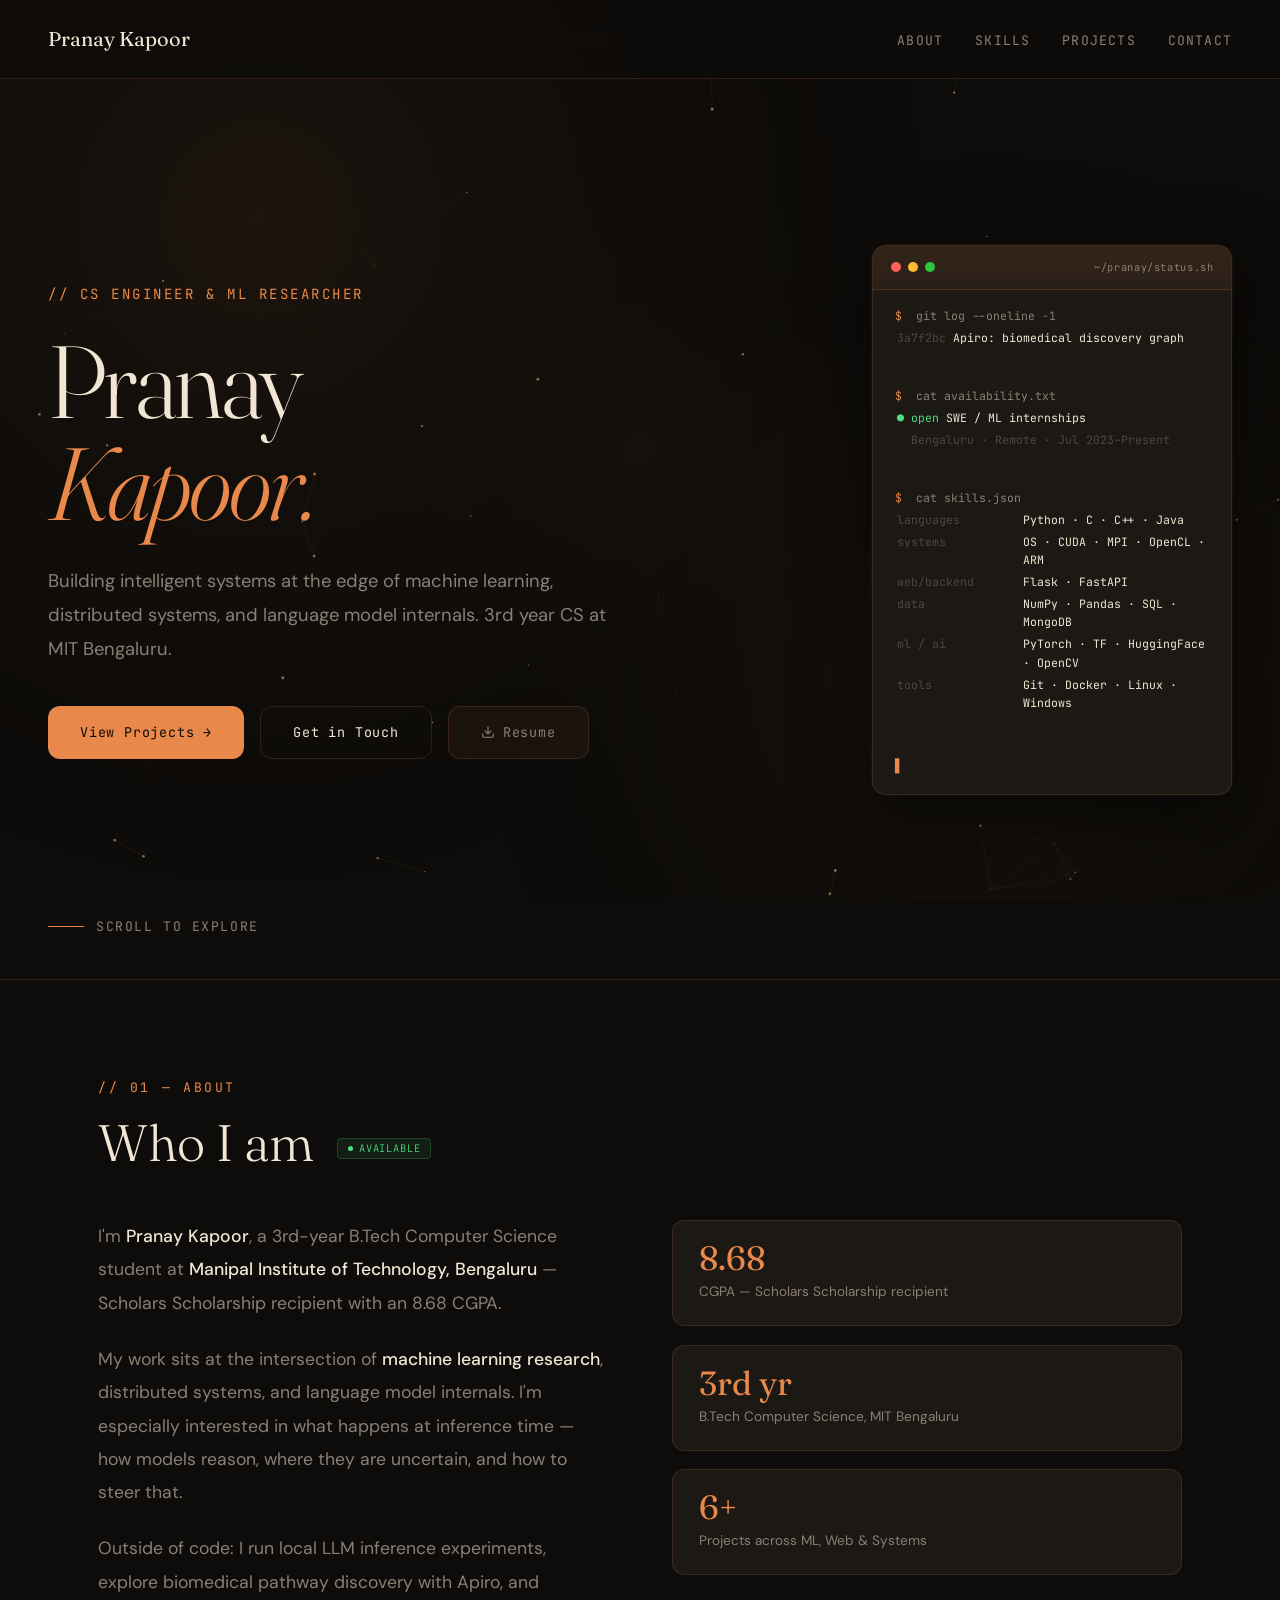
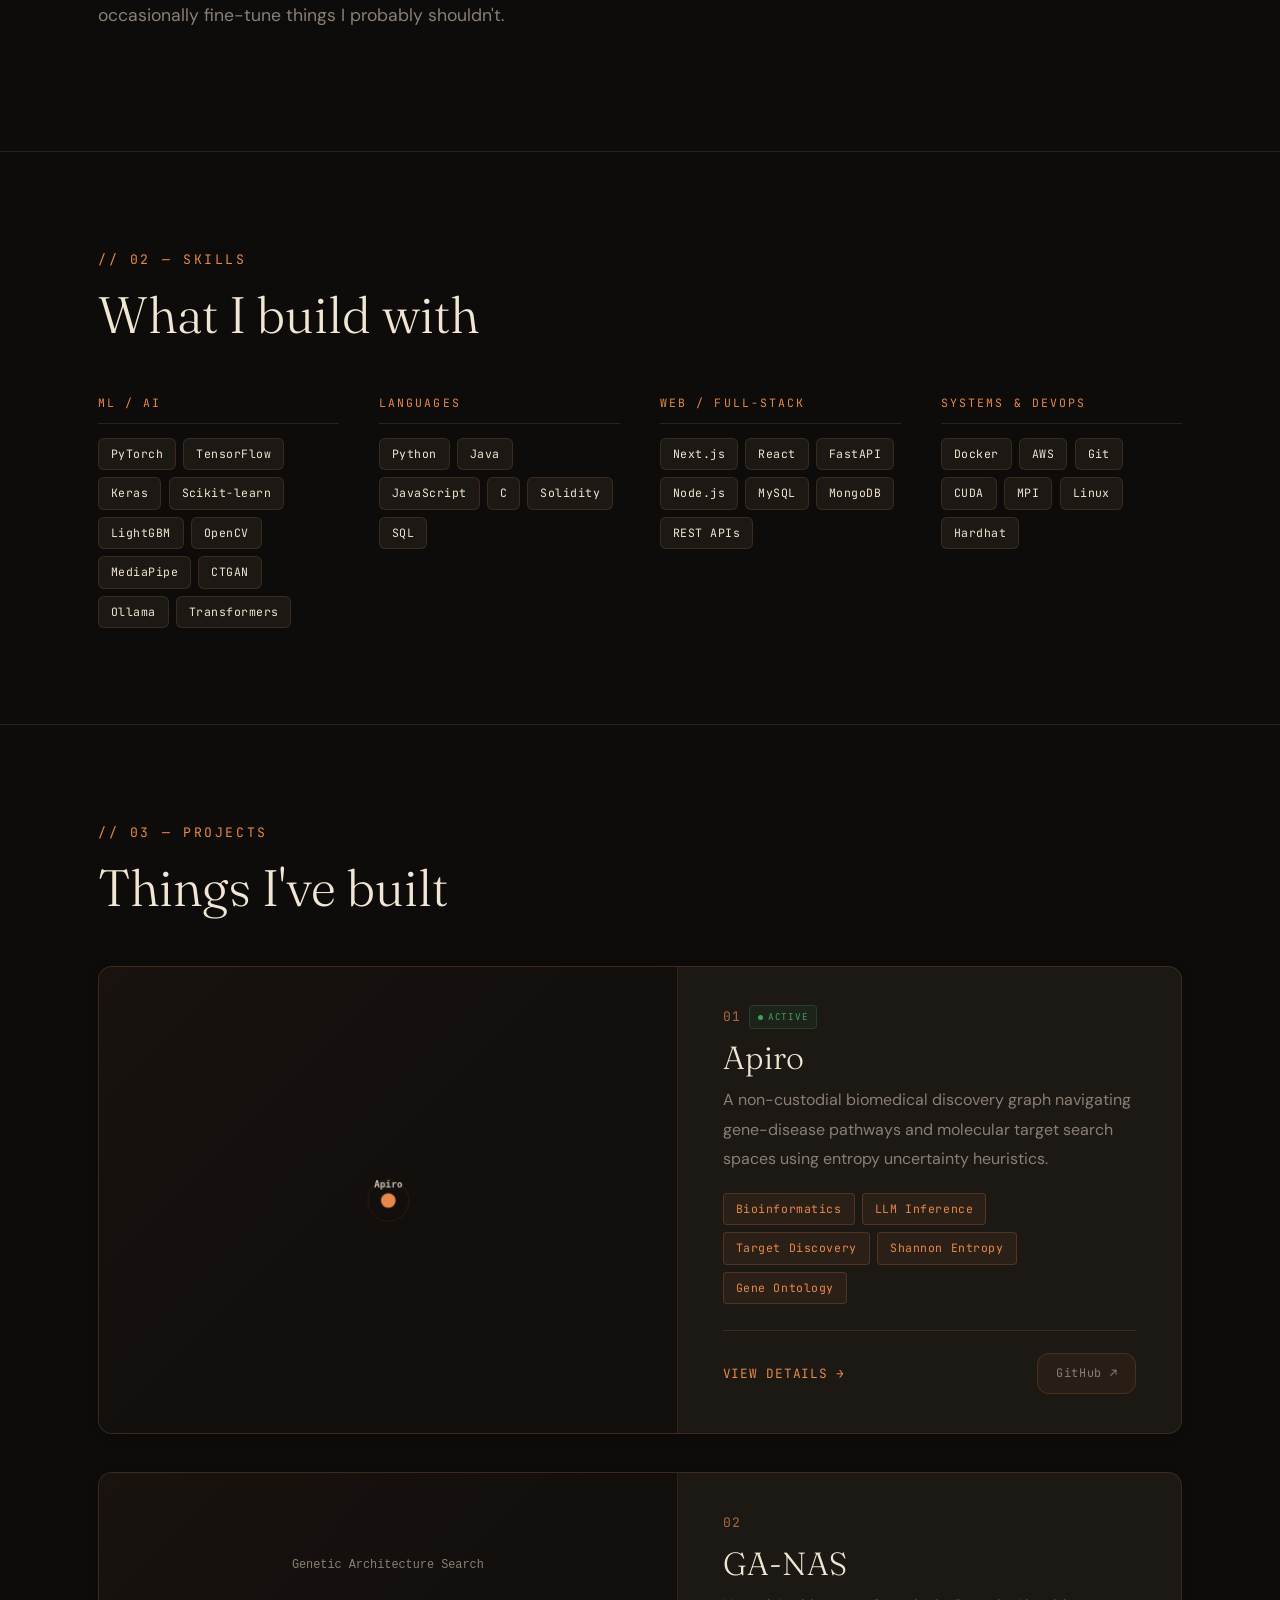
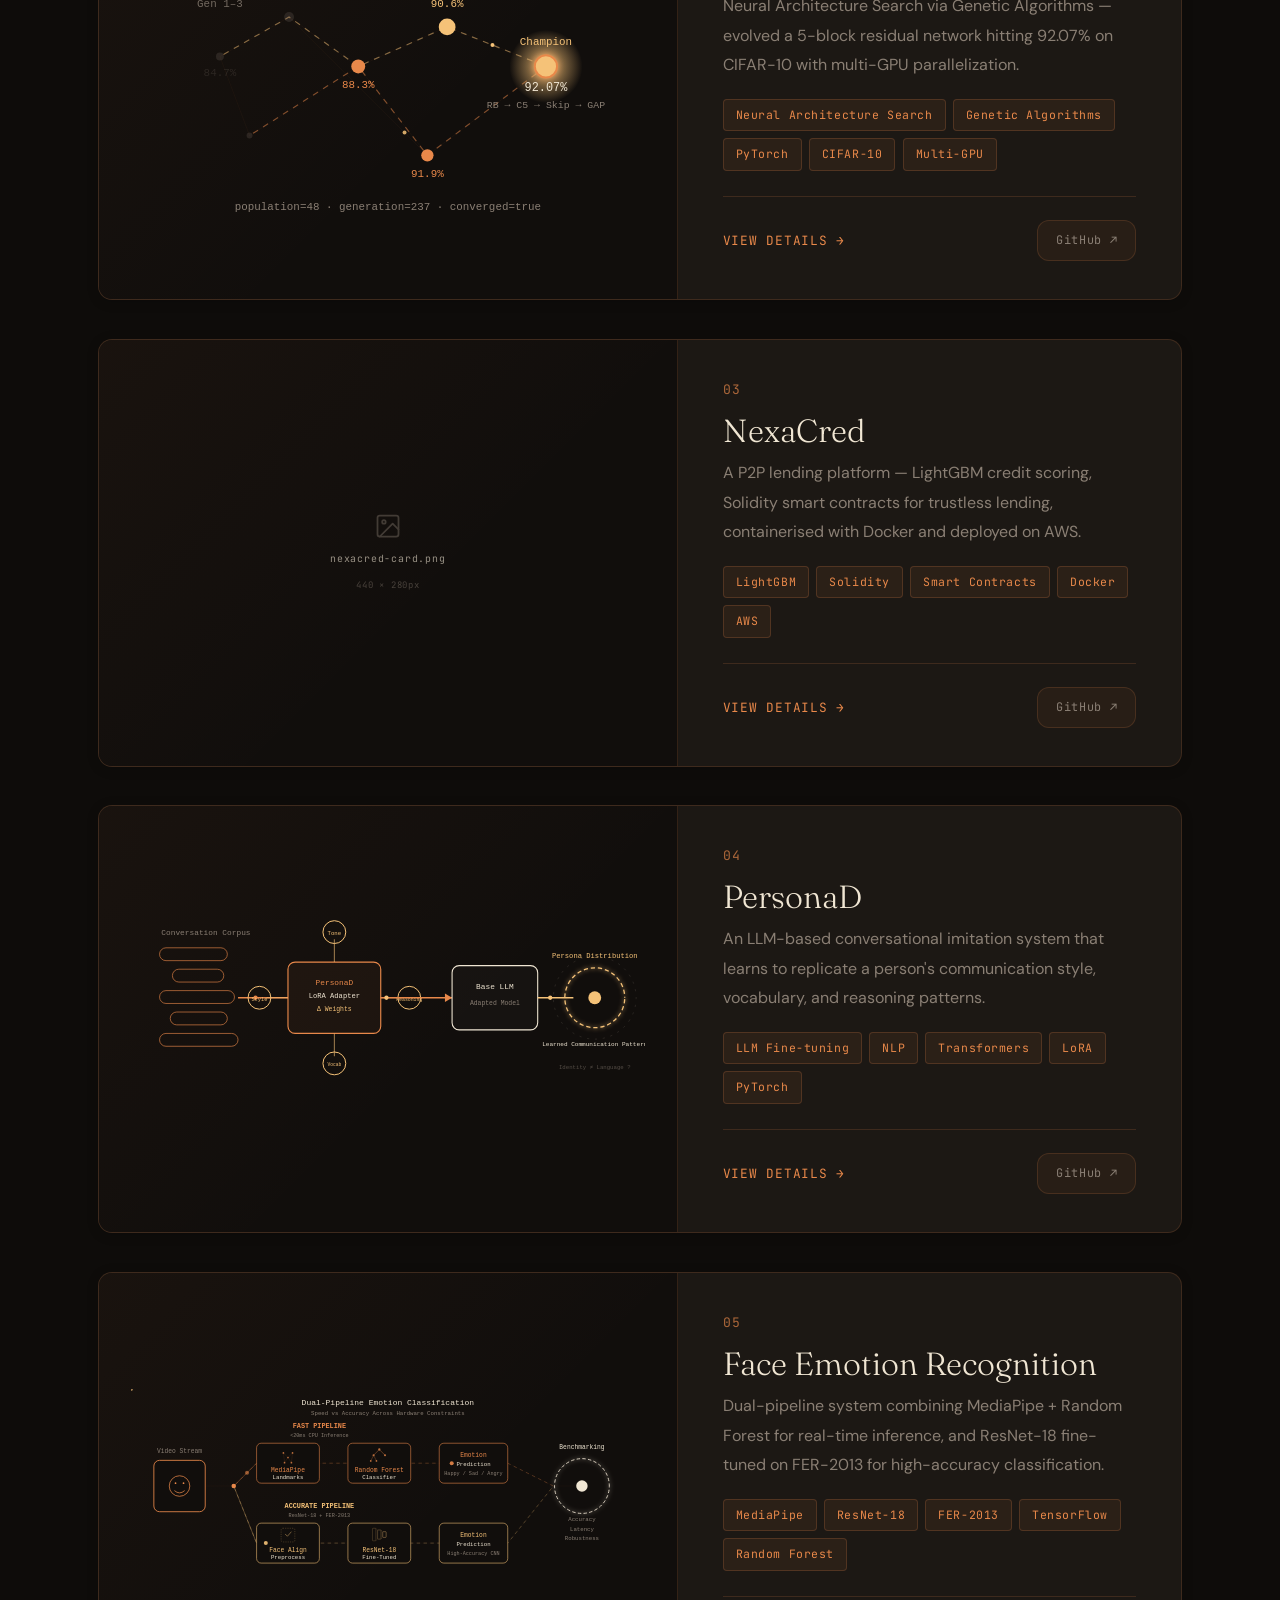
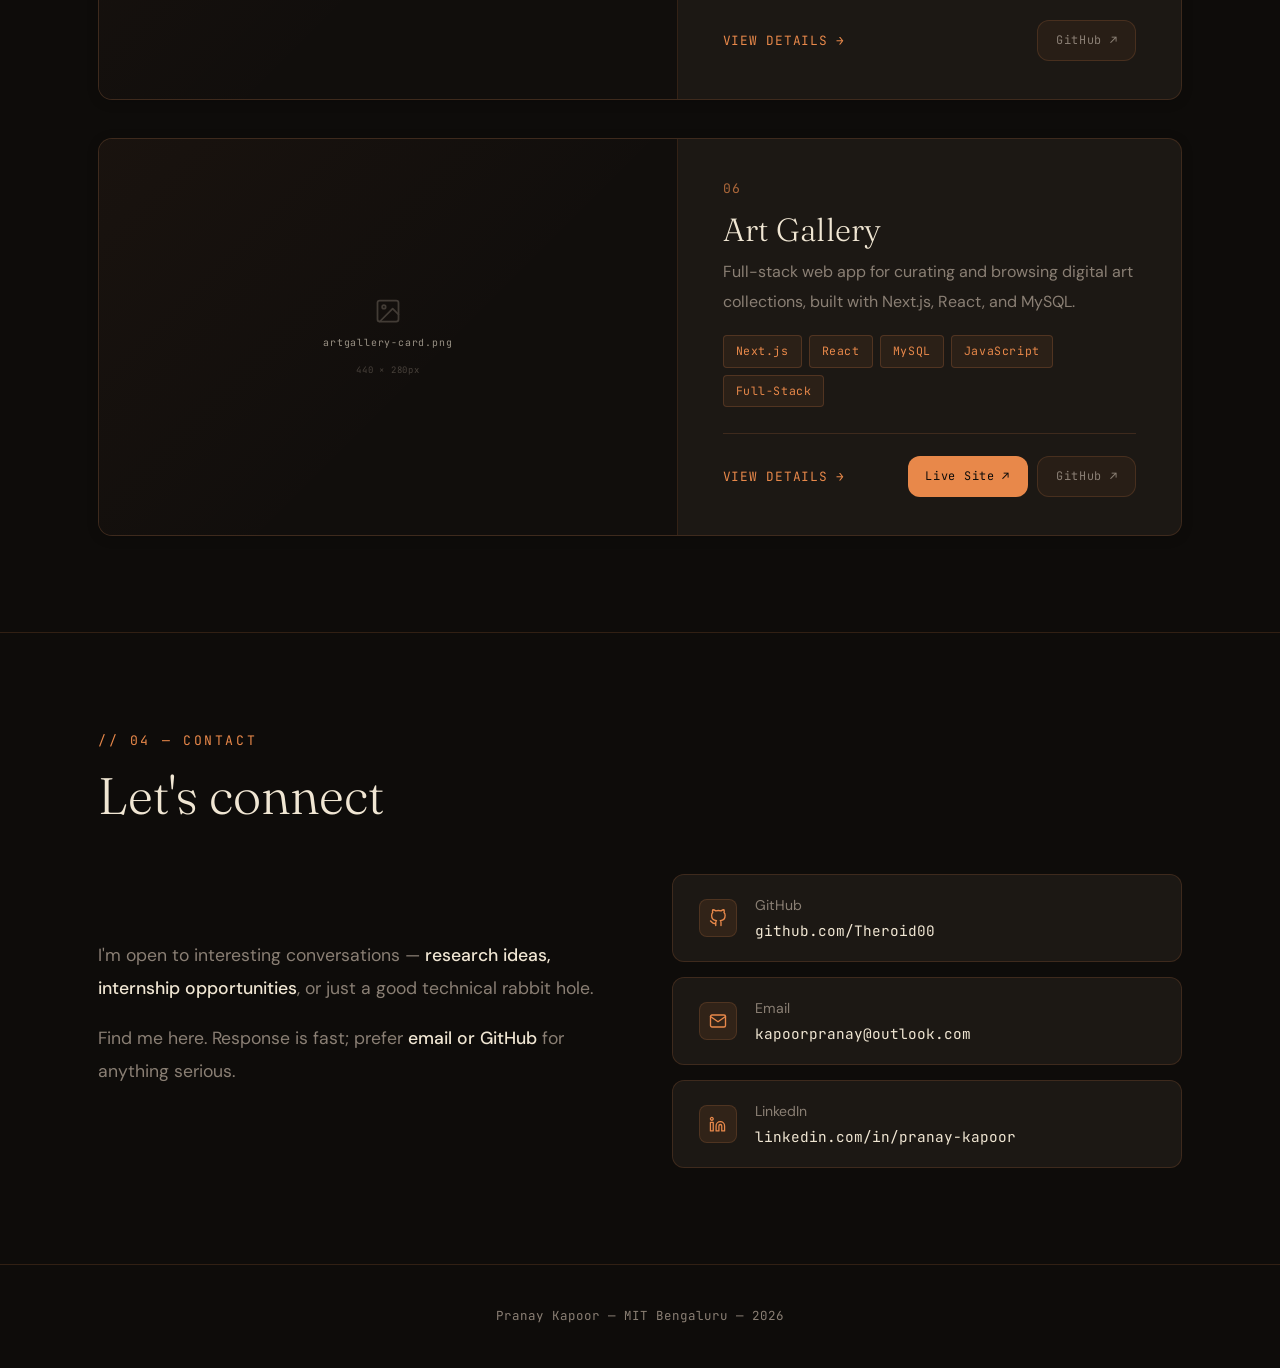
==== assets/claude_index.html @ 4ff93075 "Added SVGs, and make it less ai and more beautiful" ====
<!DOCTYPE html>
<html lang="en">
<head>
  <meta charset="UTF-8">
  <meta name="viewport" content="width=device-width, initial-scale=1.0">
  <title>Pranay Kapoor — Portfolio</title>
  <meta name="description" content="Portfolio of Pranay Kapoor, a Computer Science student and ML researcher at MIT Bengaluru. Exploring LLMs, distributed systems, and local inference orchestration.">
  <meta property="og:type" content="website">
  <meta property="og:url" content="https://pranaykapoor.github.io">
  <meta property="og:title" content="Pranay Kapoor — CS Engineer & ML Researcher">
  <meta property="og:description" content="Portfolio of Pranay Kapoor, a Computer Science student and ML researcher at MIT Bengaluru. Exploring LLMs, distributed systems, and local inference orchestration.">
  <meta property="og:image" content="./assets/og-preview.png">
  <meta name="twitter:card" content="summary_large_image">
  <meta name="twitter:title" content="Pranay Kapoor — CS Engineer & ML Researcher">
  <meta name="twitter:image" content="./assets/og-preview.png">
  <script type="application/ld+json">
    {"@context":"https://schema.org","@type":"Person","name":"Pranay Kapoor","jobTitle":"Computer Science Student & ML Researcher","url":"https://pranaykapoor.github.io","sameAs":["https://github.com/Theroid00","https://linkedin.com/in/pranay-kapoor-b57b34291"],"alumniOf":{"@type":"CollegeOrUniversity","name":"Manipal Institute of Technology, Bengaluru"}}
  </script>
  <link rel="preconnect" href="https://fonts.googleapis.com">
  <link rel="preconnect" href="https://fonts.gstatic.com" crossorigin>
  <link href="https://fonts.googleapis.com/css2?family=Fraunces:ital,opsz,wght@0,9..144,300;0,9..144,400;1,9..144,300;1,9..144,400&family=DM+Sans:opsz,wght@9..40,300;9..40,400;9..40,500&family=JetBrains+Mono:wght@400;500&display=swap" rel="stylesheet">
  <style>
    *,*::before,*::after{box-sizing:border-box;margin:0;padding:0}
    :root{
      --bg:#0e0c0a; --card:#1c1814; --card2:#211d19; --accent:#e8884a; --accent2:#f5c278;
      --cream:#f0e6d3; --muted:#8a7f74; --border:rgba(232,136,74,0.16);
      --ease:cubic-bezier(0.16,1,0.3,1); --ease-spring:cubic-bezier(0.25,1,0.2,1.02);
      --ease-back:cubic-bezier(0.34,1.56,0.64,1); --r:12px;
    }
    html{scroll-behavior:smooth}
    body{background:var(--bg);color:var(--cream);font-family:'DM Sans',sans-serif;font-weight:400;font-size:18px;line-height:1.8;overflow-x:hidden}
    ::-webkit-scrollbar{width:8px}
    ::-webkit-scrollbar-track{background:var(--bg)}
    ::-webkit-scrollbar-thumb{background:rgba(232,136,74,.25);border-radius:4px;border:2px solid var(--bg)}
    ::-webkit-scrollbar-thumb:hover{background:var(--accent)}
    :focus-visible{outline:2px solid var(--accent);outline-offset:4px;border-radius:4px}

    /* CANVAS */
    #bg{position:fixed;inset:0;z-index:0;pointer-events:none}

    /* ── NAV ──────────────────────────────────────────────────── */
    nav{position:sticky;top:0;z-index:100;padding:1.3rem 3rem;display:flex;justify-content:space-between;align-items:center;background:rgba(14,12,10,0.88);backdrop-filter:blur(18px);border-bottom:1px solid var(--border)}
    .nav-logo{font-family:'Fraunces',serif;font-size:1.25rem;font-weight:400;color:var(--cream);text-decoration:none;transition:color .2s}
    .nav-logo:hover{color:var(--accent)}
    .nav-links{display:flex;gap:2rem;list-style:none}
    .nav-links a{font-family:'JetBrains Mono',monospace;font-size:.82rem;color:var(--muted);text-decoration:none;letter-spacing:.09em;text-transform:uppercase;transition:color .2s;position:relative}
    .nav-links a::after{content:'';position:absolute;bottom:-4px;left:0;width:0;height:1px;background:var(--accent);transition:width .3s var(--ease)}
    .nav-links a:hover::after,.nav-links a.active::after{width:100%}
    .nav-links a:hover,.nav-links a.active{color:var(--accent)}

    /* ── HERO ─────────────────────────────────────────────────── */
    #hero{
      position:relative;z-index:1;min-height:100vh;overflow:hidden;
      display:grid;grid-template-columns:1fr 360px;align-items:center;gap:3rem;
      padding:5rem 3rem 6rem;
    }
    .hero-label{font-family:'JetBrains Mono',monospace;font-size:.88rem;color:var(--accent);letter-spacing:.18em;text-transform:uppercase;margin-bottom:1.4rem;opacity:0;animation:fadeUp .8s var(--ease) .15s forwards}
    .hero-name{font-family:'Fraunces',serif;font-size:clamp(3.2rem,8vw,6.8rem);font-weight:300;line-height:1.0;letter-spacing:-.025em;margin-bottom:1.8rem;opacity:0;animation:fadeUp .9s var(--ease) .3s forwards}
    .hero-name em{font-style:italic;color:var(--accent)}
    .hero-sub{max-width:44ch;font-size:1.15rem;color:var(--muted);line-height:1.85;margin-bottom:2.5rem;opacity:0;animation:fadeUp .9s var(--ease) .5s forwards}
    .hero-btns{display:flex;gap:1rem;flex-wrap:wrap;opacity:0;animation:fadeUp .9s var(--ease) .7s forwards}

    /* ── BUTTONS ──────────────────────────────────────────────── */
    .btn{display:inline-flex;align-items:center;gap:.5rem;padding:.85rem 2rem;border-radius:var(--r);font-family:'JetBrains Mono',monospace;font-size:.84rem;letter-spacing:.06em;text-decoration:none;cursor:pointer;border:none;transition:all .22s var(--ease)}
    .btn-fill{background:var(--accent);color:#0e0c0a}
    .btn-out{background:transparent;color:var(--cream);border:1px solid var(--border)}
    .btn-ghost{background:rgba(232,136,74,.06);color:var(--muted);border:1px solid var(--border)}
    .btn-ghost svg{flex-shrink:0}

    /* Scroll hint */
    .scroll-hint{position:absolute;bottom:2.5rem;left:3rem;display:flex;align-items:center;gap:.75rem;font-family:'JetBrains Mono',monospace;font-size:.82rem;color:var(--muted);letter-spacing:.12em;text-transform:uppercase;opacity:0;animation:fadeUp .8s var(--ease) 1.1s forwards}
    .scroll-line{width:36px;height:1px;background:var(--accent)}

    /* ── TERMINAL CARD ────────────────────────────────────────── */
    /*
      FIX: The old terminal was using CSS transforms for floating which
      caused jitter. Now using a smooth CSS animation with will-change: transform
      on a dedicated wrapper, completely isolated from layout.
    */
    .hero-panel{
      opacity:0;
      animation:fadeUp 1s var(--ease) .85s forwards;
      /* No position:relative + float here — just a clean flex child */
    }
    .terminal-float-wrapper{
      /* Smooth, physics-stable float using only translateY */
      animation:termFloat 6s ease-in-out infinite;
      will-change:transform;
      transform:translateZ(0); /* GPU compositing layer — prevents pixel jitter */
    }
    @keyframes termFloat{
      0%,100%{transform:translateY(0px) translateZ(0)}
      50%{transform:translateY(-10px) translateZ(0)}
    }
    .terminal-card{
      background:var(--card);border:1px solid var(--border);border-radius:14px;
      overflow:hidden;box-shadow:0 24px 70px rgba(0,0,0,.55),0 0 0 1px rgba(232,136,74,.06);
      position:relative;
    }
    /* Subtle inner glow at top */
    .terminal-card::before{
      content:'';position:absolute;top:0;left:0;right:0;height:60px;
      background:linear-gradient(180deg,rgba(232,136,74,.06) 0%,transparent 100%);
      pointer-events:none;border-radius:14px 14px 0 0;
    }
    .terminal-bar{
      background:rgba(232,136,74,.05);border-bottom:1px solid var(--border);
      padding:.75rem 1.1rem;display:flex;align-items:center;gap:.45rem;
    }
    .t-dot{width:10px;height:10px;border-radius:50%}
    .t-dot.r{background:#ff5f56}.t-dot.y{background:#ffbd2e}.t-dot.g{background:#27c93f}
    .t-file{font-family:'JetBrains Mono',monospace;font-size:.65rem;color:var(--muted);letter-spacing:.06em;margin-left:auto}
    .terminal-body{padding:1.1rem 1.4rem;display:flex;flex-direction:column;gap:.22rem}
    .t-line{font-family:'JetBrains Mono',monospace;font-size:.72rem;line-height:1.6;color:var(--muted)}
    .t-line.cmd .t-p{color:var(--accent);margin-right:.4rem}
    .t-line.out{padding-left:.1rem}
    /* Grid rows for key→value pixel-perfect alignment */
    .t-kv{display:grid;grid-template-columns:7.5rem 1fr;gap:.4rem;align-items:baseline}
    .t-kv .t-dim{white-space:nowrap}
    .t-green{color:#4ade80}
    .t-hi{color:var(--cream)}
    .t-dim{opacity:.45}
    .t-cursor{font-family:'JetBrains Mono',monospace;font-size:.72rem;color:var(--accent);margin-top:.25rem;animation:blink 1.1s step-end infinite}
    @keyframes blink{0%,100%{opacity:1}50%{opacity:0}}

    /* ── SECTIONS ─────────────────────────────────────────────── */
    .wrap{border-top:1px solid var(--border);position:relative;z-index:1}
    .section{padding:6rem 3rem;max-width:1180px;margin:0 auto}
    .s-label{font-family:'JetBrains Mono',monospace;font-size:.82rem;color:var(--accent);letter-spacing:.2em;text-transform:uppercase;margin-bottom:.9rem}
    .s-title{font-family:'Fraunces',serif;font-size:clamp(2.2rem,4vw,3.2rem);font-weight:300;line-height:1.15;color:var(--cream);margin-bottom:3rem}

    /* ── ABOUT ────────────────────────────────────────────────── */
    .avail-badge{display:inline-flex;align-items:center;gap:.4rem;font-family:'JetBrains Mono',monospace;font-size:.65rem;color:#4ade80;background:rgba(74,222,128,.08);border:1px solid rgba(74,222,128,.2);border-radius:4px;padding:.2rem .6rem;letter-spacing:.08em;text-transform:uppercase;margin-left:.75rem;vertical-align:middle}
    .avail-dot{width:5px;height:5px;border-radius:50%;background:#4ade80;animation:pdot 2s ease-in-out infinite}
    @keyframes pdot{0%,100%{opacity:1;transform:scale(1)}50%{opacity:.4;transform:scale(.75)}}
    .about-grid{display:grid;grid-template-columns:1fr 1fr;gap:4rem;align-items:start}
    .about-text p{color:var(--muted);font-size:1.1rem;margin-bottom:1.4rem;line-height:1.9}
    .about-text strong{color:var(--cream);font-weight:500}
    .stats{display:flex;flex-direction:column;gap:1.1rem}
    .stat{
      padding:1.3rem 1.6rem;background:var(--card);border:1px solid var(--border);border-radius:var(--r);
      transition:border-color .3s,transform .3s var(--ease),box-shadow .3s;
      position:relative;overflow:hidden;
    }
    .stat::before{
      content:'';position:absolute;left:0;top:0;bottom:0;width:3px;
      background:linear-gradient(180deg,var(--accent),var(--accent2));
      border-radius:3px 0 0 3px;opacity:0;transition:opacity .3s;
    }
    .stat:hover::before{opacity:1}
    .stat-val{font-family:'Fraunces',serif;font-size:2.1rem;color:var(--accent);line-height:1;margin-bottom:.3rem}
    .stat-desc{font-size:.85rem;color:var(--muted)}

    /* ── SKILLS ───────────────────────────────────────────────── */
    .skills-grid{display:grid;grid-template-columns:repeat(auto-fit,minmax(200px,1fr));gap:2.5rem}
    .skill-col{display:flex;flex-direction:column;gap:.85rem}
    .skill-cat{font-family:'JetBrains Mono',monospace;font-size:.72rem;color:var(--accent);letter-spacing:.18em;text-transform:uppercase;padding-bottom:.6rem;border-bottom:1px solid var(--border)}
    .skill-chips{display:flex;flex-wrap:wrap;gap:.45rem}
    .skill-chip{
      font-family:'JetBrains Mono',monospace;font-size:.72rem;padding:.3rem .75rem;
      background:var(--card);border:1px solid var(--border);border-radius:6px;color:var(--cream);
      letter-spacing:.04em;transition:border-color .2s,color .2s,background .2s,transform .2s var(--ease-back);
      cursor:default;
    }

    /* ═══════════════════════════════════════════════════════════
       PROJECTS — Revamped: Full-width cards with large video/preview pane
    ═══════════════════════════════════════════════════════════ */
    .proj-list{display:flex;flex-direction:column;gap:2.4rem}

    .proj-card{
      background:var(--card);border:1px solid var(--border);border-radius:14px;
      overflow:hidden;
      box-shadow:0 2px 12px rgba(0,0,0,.18);
      /* Entrance animation */
      opacity:0;transform:translate3d(0,36px,0);will-change:transform,opacity;
      transition:
              opacity .45s var(--ease),
              border-color .15s var(--ease),
              box-shadow .15s var(--ease),
              transform .45s var(--ease);
    }
    .proj-card.in{opacity:1;transform:translate3d(0,0,0)}
    /* Override hover-specific props to be instant */
    .proj-card:hover{
      transition:
              opacity .45s var(--ease),
              border-color .12s var(--ease),
              box-shadow .12s var(--ease),
              transform .18s var(--ease);
    }
    .proj-card:focus-visible{outline:2px solid var(--accent);outline-offset:4px}

    /* CARD INNER: stacked layout — media top, content bottom */
    .proj-card-inner{
      display:grid;
      /* Two-column on desktop: big visual left, content right */
      grid-template-columns:1.15fr 1fr;
      min-height:340px;
    }

    /* ── MEDIA PANE ── */
    .proj-media-pane{
      position:relative;background:#110e0c;overflow:hidden;
      border-right:1px solid var(--border);
      display:flex;align-items:center;justify-content:center;
      min-height:280px;
    }
    /* Gradient overlay on media for depth */
    .proj-media-pane::after{
      content:'';position:absolute;inset:0;
      background:linear-gradient(135deg,rgba(232,136,74,.04) 0%,transparent 60%);
      pointer-events:none;z-index:1;
    }
    .proj-media-pane video{
      width:100%;height:100%;object-fit:cover;display:block;
      transition:transform .2s var(--ease);
    }
    .proj-media-pane img{
      width:100%;height:100%;object-fit:cover;display:block;
      transition:transform .2s var(--ease);
    }
    .schematic-svg-wrap{
      width:100%;height:100%;padding:2rem;
      display:flex;align-items:center;justify-content:center;
      position:relative;z-index:2;
    }
    .schematic-svg{width:100%;height:auto;max-height:100%;display:block}

    /* Video-play overlay button */
    .vid-play-btn{
      position:absolute;z-index:3;
      width:56px;height:56px;border-radius:50%;
      background:rgba(232,136,74,.15);border:1.5px solid rgba(232,136,74,.5);
      display:flex;align-items:center;justify-content:center;
      color:var(--accent);cursor:pointer;
      backdrop-filter:blur(8px);
      transition:background .2s,transform .25s var(--ease-back),opacity .2s;
      top:50%;left:50%;transform:translate(-50%,-50%);
    }
    .vid-play-btn svg{margin-left:4px;flex-shrink:0}
    /* Hide when video is playing */
    .proj-media-pane.playing .vid-play-btn{opacity:0;pointer-events:none}

    /* Placeholder slot (when no real video/image) */
    .media-placeholder{
      width:100%;height:100%;min-height:240px;
      display:flex;flex-direction:column;align-items:center;justify-content:center;
      gap:.6rem;color:var(--muted);
      font-family:'JetBrains Mono',monospace;font-size:.62rem;letter-spacing:.08em;
      text-align:center;padding:1.5rem;user-select:none;
    }
    .media-placeholder svg{opacity:.4;flex-shrink:0}
    .media-placeholder span{color:var(--cream);opacity:.6}
    .media-placeholder small{opacity:.45;font-size:.56rem}

    /* ── CONTENT PANE ── */
    .proj-content-pane{
      padding:2.4rem 2.8rem;display:flex;flex-direction:column;gap:0;
      position:relative;
    }
    /* Corner accent line */
    .proj-content-pane::before{
      content:'';position:absolute;top:0;left:0;width:60px;height:2px;
      background:linear-gradient(90deg,var(--accent),transparent);
      opacity:0;transition:opacity .12s;
    }
    .proj-card:hover .proj-content-pane::before{opacity:1}

    .proj-num{
      font-family:'JetBrains Mono',monospace;font-size:.82rem;color:var(--accent);
      letter-spacing:.1em;opacity:.7;margin-bottom:.7rem;display:flex;align-items:center;gap:.5rem;
    }
    .live-badge{
      display:inline-flex;align-items:center;gap:.3rem;font-size:.58rem;color:#4ade80;
      background:rgba(74,222,128,.08);border:1px solid rgba(74,222,128,.22);border-radius:4px;
      padding:.15rem .5rem;letter-spacing:.08em;text-transform:uppercase;
    }
    .live-dot{width:5px;height:5px;border-radius:50%;background:#4ade80;animation:pdot 2s ease-in-out infinite}
    .proj-name{
      font-family:'Fraunces',serif;font-size:2rem;font-weight:300;color:var(--cream);
      margin-bottom:.6rem;line-height:1.1;
    }
    .proj-brief{font-size:1rem;color:var(--muted);line-height:1.85;max-width:52ch;margin-bottom:1.2rem}
    .proj-tags{display:flex;flex-wrap:wrap;gap:.45rem;margin-bottom:1.6rem}
    .tag{
      font-family:'JetBrains Mono',monospace;font-size:.72rem;padding:.3rem .75rem;
      background:rgba(232,136,74,.07);border:1px solid rgba(232,136,74,.2);border-radius:4px;
      color:var(--accent);letter-spacing:.05em;
    }
    .proj-footer{
      margin-top:auto;display:flex;align-items:center;justify-content:space-between;
      padding-top:1.4rem;border-top:1px solid var(--border);
    }
    .proj-cta{
      display:inline-flex;align-items:center;gap:.5rem;
      font-family:'JetBrains Mono',monospace;font-size:.8rem;color:var(--accent);
      letter-spacing:.06em;text-transform:uppercase;cursor:pointer;
      background:none;border:none;padding:0;
      transition:gap .25s var(--ease);
    }
    .proj-cta:hover{gap:.8rem}
    .proj-links-inline{display:flex;gap:.6rem}

    /* ── MODAL ────────────────────────────────────────────────── */
    .overlay{
      position:fixed;inset:0;background:rgba(10,8,7,.82);backdrop-filter:blur(14px) saturate(0.9);
      z-index:200;display:flex;align-items:center;justify-content:center;padding:2rem;
      opacity:0;pointer-events:none;transition:opacity .38s var(--ease);will-change:opacity;
    }
    .overlay.open{opacity:1;pointer-events:all}
    .modal{
      background:var(--card);border:1px solid rgba(255,255,255,.06);border-radius:16px;
      max-width:1080px;width:94vw;max-height:88vh;overflow-y:auto;
      position:relative;
      transform:translateY(32px) scale(.96);
      transition:transform .45s var(--ease-spring);
      box-shadow:0 24px 60px rgba(0,0,0,.55),0 1px 0 0 rgba(255,255,255,.04) inset;
      will-change:transform;
    }
    .overlay.open .modal{transform:translateY(0) scale(1)}
    .modal-x{
      position:absolute;top:1.5rem;right:1.5rem;background:rgba(232,136,74,.08);
      border:1px solid var(--border);color:var(--muted);font-size:1rem;cursor:pointer;
      padding:.4rem .55rem;line-height:1;transition:all .2s;z-index:10;border-radius:8px;
    }
    .modal-x:hover{color:var(--cream);background:rgba(232,136,74,.18);border-color:var(--accent)}

    /* Modal is full-bleed hero: big media top, details below */
    .modal-hero-media{
      width:100%;aspect-ratio:16/8;background:#110e0c;overflow:hidden;
      border-radius:20px 20px 0 0;position:relative;
      display:flex;align-items:center;justify-content:center;
    }
    .modal-hero-media video,.modal-hero-media img{width:100%;height:100%;object-fit:cover;display:block}
    /* Gradient at bottom of modal media to blend into details */
    .modal-hero-media::after{
      content:'';position:absolute;bottom:0;left:0;right:0;height:80px;
      background:linear-gradient(0deg,var(--card) 0%,transparent 100%);
    }
    .modal-body-section{
      padding:2.4rem 2.8rem 2.8rem;
    }
    .modal-tag{
      font-family:'JetBrains Mono',monospace;font-size:.82rem;color:var(--accent);
      letter-spacing:.16em;text-transform:uppercase;margin-bottom:.9rem;
      opacity:0;transform:translateY(10px);
      transition:opacity .5s var(--ease),transform .5s var(--ease);
    }
    .overlay.open .modal-tag{opacity:1;transform:none;transition-delay:.1s}
    .modal-title{
      font-family:'Fraunces',serif;font-size:2.6rem;font-weight:300;color:var(--cream);
      margin-bottom:1rem;line-height:1.1;
      opacity:0;transform:translateY(10px);
      transition:opacity .5s var(--ease),transform .5s var(--ease);
    }
    .overlay.open .modal-title{opacity:1;transform:none;transition-delay:.16s}
    .modal-desc{
      font-size:1.08rem;color:var(--muted);line-height:1.9;margin-bottom:1.6rem;
      max-width:72ch;
      opacity:0;transform:translateY(10px);
      transition:opacity .5s var(--ease),transform .5s var(--ease);
    }
    .overlay.open .modal-desc{opacity:1;transform:none;transition-delay:.22s}
    .modal-desc p{margin-bottom:.9rem}
    .modal-desc strong{color:var(--cream);font-weight:500}
    .modal-foot{
      display:flex;align-items:flex-start;justify-content:space-between;flex-wrap:wrap;gap:1.4rem;
      opacity:0;transform:translateY(10px);
      transition:opacity .5s var(--ease),transform .5s var(--ease);
    }
    .overlay.open .modal-foot{opacity:1;transform:none;transition-delay:.3s}
    .modal-tags{display:flex;flex-wrap:wrap;gap:.45rem}
    .modal-links{display:flex;gap:.9rem;flex-wrap:wrap;flex-shrink:0}

    /* ── CONTACT ──────────────────────────────────────────────── */
    .contact-grid{display:grid;grid-template-columns:1fr 1fr;gap:4rem;align-items:center}
    .contact-text p{color:var(--muted);font-size:1.1rem;line-height:1.9;margin-bottom:1rem}
    .contact-text strong{color:var(--cream);font-weight:500}
    .links{display:flex;flex-direction:column;gap:.9rem}
    .link-row{
      display:flex;align-items:center;gap:1.1rem;padding:1.1rem 1.6rem;
      background:var(--card);border:1px solid var(--border);border-radius:var(--r);
      text-decoration:none;transition:all .25s var(--ease);position:relative;overflow:hidden;
    }
    .link-row::before{
      content:'';position:absolute;left:0;top:0;bottom:0;width:0;
      background:linear-gradient(90deg,rgba(232,136,74,.06),transparent);
      transition:width .35s var(--ease);
    }
    .link-row:hover::before{width:100%}
    .link-icon{
      width:2.4rem;height:2.4rem;border-radius:8px;background:rgba(232,136,74,.1);
      border:1px solid var(--border);display:flex;align-items:center;justify-content:center;
      color:var(--accent);flex-shrink:0;transition:all .22s;
    }
    .link-label{font-size:.88rem;color:var(--muted)}
    .link-val{font-family:'JetBrains Mono',monospace;font-size:.9rem;color:var(--cream)}

    /* ── FOOTER ───────────────────────────────────────────────── */
    footer{text-align:center;padding:2.5rem;border-top:1px solid var(--border);position:relative;z-index:1;font-family:'JetBrains Mono',monospace;font-size:.78rem;color:var(--muted);letter-spacing:.08em}

    /* ── TOAST ────────────────────────────────────────────────── */
    .toast{position:fixed;bottom:2.4rem;right:2.4rem;background:var(--card);border:1px solid var(--accent);color:var(--cream);font-family:'JetBrains Mono',monospace;font-size:.82rem;padding:.75rem 1.4rem;border-radius:var(--r);z-index:300;opacity:0;transform:translateY(14px);transition:opacity .35s var(--ease),transform .35s var(--ease-back);pointer-events:none;box-shadow:0 8px 32px rgba(0,0,0,.5)}
    .toast.show{opacity:1;transform:translateY(0)}

    /* ═══════════════════════════════════════════════════════════
       SCROLL REVEAL — More dramatic entrance animations
    ═══════════════════════════════════════════════════════════ */
    /* Default: fade + rise */
    .reveal{
      opacity:0;transform:translate3d(0,22px,0);
      transition:opacity .42s var(--ease),transform .42s var(--ease);
      will-change:transform,opacity;
    }
    .reveal.in{opacity:1;transform:translate3d(0,0,0)}

    /* Stagger children */
    .stagger>*{
      opacity:0;transform:translate3d(0,16px,0);
      transition:opacity .38s var(--ease),transform .38s var(--ease);
      will-change:transform,opacity;
    }
    .stagger.in>*:nth-child(1){opacity:1;transform:none;transition-delay:.00s}
    .stagger.in>*:nth-child(2){opacity:1;transform:none;transition-delay:.07s}
    .stagger.in>*:nth-child(3){opacity:1;transform:none;transition-delay:.14s}
    .stagger.in>*:nth-child(4){opacity:1;transform:none;transition-delay:.21s}
    .stagger.in>*:nth-child(5){opacity:1;transform:none;transition-delay:.28s}

    /* Slide from left */
    .reveal-left{
      opacity:0;transform:translate3d(-24px,0,0);
      transition:opacity .42s var(--ease),transform .42s var(--ease);
      will-change:transform,opacity;
    }
    .reveal-left.in{opacity:1;transform:translate3d(0,0,0)}

    /* Slide from right */
    .reveal-right{
      opacity:0;transform:translate3d(24px,0,0);
      transition:opacity .42s var(--ease),transform .42s var(--ease);
      will-change:transform,opacity;
    }
    .reveal-right.in{opacity:1;transform:translate3d(0,0,0)}

    /* Scale in — project cards */
    .reveal-scale{
      opacity:0;transform:scale(.96) translate3d(0,16px,0);
      transition:opacity .42s var(--ease),transform .42s var(--ease-back);
      will-change:transform,opacity;
    }
    .reveal-scale.in{opacity:1;transform:scale(1) translate3d(0,0,0)}

    @keyframes fadeUp{from{opacity:0;transform:translate3d(0,22px,0)}to{opacity:1;transform:translate3d(0,0,0)}}

    /* ── HOVER EFFECTS ────────────────────────────────────────── */
    @media (hover: hover) {
      .nav-links a:hover{color:var(--accent)}
      .btn-fill:hover{background:var(--accent2);transform:translateY(-2px);box-shadow:0 10px 32px rgba(232,136,74,.32)}
      .btn-out:hover{border-color:var(--accent);color:var(--accent);transform:translateY(-2px)}
      .btn-ghost:hover{background:rgba(232,136,74,.12);color:var(--cream);border-color:rgba(232,136,74,.35);transform:translateY(-2px)}
      .stat:hover{border-color:rgba(232,136,74,.4);transform:translateX(5px);box-shadow:0 4px 20px rgba(0,0,0,.25)}
      .skill-chip:hover{border-color:var(--accent);color:var(--accent);background:rgba(232,136,74,.04);transform:translateY(-2px) scale(1.04)}
      /* Project card hover: subtle lift, clean border accent */
      .proj-card:hover{
        border-color:rgba(232,136,74,.35);
        box-shadow:0 8px 32px rgba(0,0,0,.32),0 1px 0 0 rgba(232,136,74,.08) inset;
        transform:translateY(-4px);
      }
      .proj-card:hover .proj-media-pane video,
      .proj-card:hover .proj-media-pane img{transform:scale(1.03)}
      .proj-card:hover .vid-play-btn{background:rgba(232,136,74,.3);transform:translate(-50%,-50%) scale(1.12)}
      .link-row:hover{border-color:rgba(232,136,74,.3);transform:translateX(6px)}
      .link-row:hover .link-icon{background:rgba(232,136,74,.12);border-color:rgba(232,136,74,.4);color:var(--accent2)}
    }

    /* ── RESPONSIVE ───────────────────────────────────────────── */
    @media(max-width:960px){
      #hero{grid-template-columns:1fr;gap:2.5rem;padding:5rem 2rem 5rem}
      .hero-panel{display:none}
      .proj-card-inner{grid-template-columns:1fr;min-height:auto}
      .proj-media-pane{border-right:none;border-bottom:1px solid var(--border);min-height:220px;aspect-ratio:16/7}
      .modal-hero-media{aspect-ratio:16/9}
      .about-grid,.contact-grid{grid-template-columns:1fr;gap:2.5rem}
      .skills-grid{grid-template-columns:1fr 1fr}
      .modal-body-section{padding:2rem}
      .modal-foot{flex-direction:column}
    }
    @media(max-width:768px){
      nav{padding:1rem 1.4rem}
      .nav-links{gap:1rem}
      .section{padding:4rem 1.4rem}
      .scroll-hint{left:1.4rem;bottom:2rem}
      .proj-content-pane{padding:1.8rem}
      .modal-title{font-size:1.9rem}
      .skills-grid{grid-template-columns:1fr}
      .modal-body-section{padding:1.6rem}
    }
  </style>
</head>
<body>
<canvas id="bg"></canvas>

<nav>
  <a href="#hero" class="nav-logo">Pranay Kapoor</a>
  <ul class="nav-links">
    <li><a href="#about">About</a></li>
    <li><a href="#skills">Skills</a></li>
    <li><a href="#projects">Projects</a></li>
    <li><a href="#contact">Contact</a></li>
  </ul>
</nav>

<section id="hero">
  <div class="hero-content">
    <div class="hero-label">// CS Engineer &amp; ML Researcher</div>
    <h1 class="hero-name">Pranay<br><em>Kapoor.</em></h1>
    <p class="hero-sub">Building intelligent systems at the edge of machine learning, distributed systems, and language model internals. 3rd year CS at MIT Bengaluru.</p>
    <div class="hero-btns">
      <a href="#projects" class="btn btn-fill">View Projects →</a>
      <a href="#contact" class="btn btn-out">Get in Touch</a>
      <a href="Pranay_Kapoor-Resume.pdf" class="btn btn-ghost" download aria-label="Download Resume PDF">
        <svg width="14" height="14" viewBox="0 0 24 24" fill="none" stroke="currentColor" stroke-width="2" stroke-linecap="round" stroke-linejoin="round" aria-hidden="true">
          <path d="M21 15v4a2 2 0 0 1-2 2H5a2 2 0 0 1-2-2v-4"/><polyline points="7 10 12 15 17 10"/><line x1="12" y1="15" x2="12" y2="3"/>
        </svg>
        Resume
      </a>
    </div>
  </div>

  <div class="hero-panel">
    <!-- FIX: Float animation isolated on inner wrapper, not the positioning element -->
    <div class="terminal-float-wrapper">
      <div class="terminal-card" aria-hidden="true">
        <div class="terminal-bar">
          <span class="t-dot r"></span>
          <span class="t-dot y"></span>
          <span class="t-dot g"></span>
          <span class="t-file">~/pranay/status.sh</span>
        </div>
        <div class="terminal-body">
          <div class="t-line cmd"><span class="t-p">$</span> git log --oneline -1</div>
          <div class="t-line out"><span class="t-dim">3a7f2bc</span> <span class="t-hi">Apiro: biomedical discovery graph</span></div>
          <br>
          <div class="t-line cmd"><span class="t-p">$</span> cat availability.txt</div>
          <div class="t-line out"><span class="t-green">● open</span> <span class="t-hi">SWE / ML internships</span></div>
          <div class="t-line out t-dim">&nbsp;&nbsp;Bengaluru · Remote · Jul 2023–Present</div>
          <br>
          <div class="t-line cmd"><span class="t-p">$</span> cat skills.json</div>
          <div class="t-line out t-kv"><span class="t-dim">languages</span><span class="t-hi">Python · C · C++ · Java</span></div>
          <div class="t-line out t-kv"><span class="t-dim">systems</span><span class="t-hi">OS · CUDA · MPI · OpenCL · ARM</span></div>
          <div class="t-line out t-kv"><span class="t-dim">web/backend</span><span class="t-hi">Flask · FastAPI</span></div>
          <div class="t-line out t-kv"><span class="t-dim">data</span><span class="t-hi">NumPy · Pandas · SQL · MongoDB</span></div>
          <div class="t-line out t-kv"><span class="t-dim">ml / ai</span><span class="t-hi">PyTorch · TF · HuggingFace · OpenCV</span></div>
          <div class="t-line out t-kv"><span class="t-dim">tools</span><span class="t-hi">Git · Docker · Linux · Windows</span></div>
          <br>
          <div class="t-cursor">▋</div>
        </div>
      </div>
    </div>
  </div>

  <div class="scroll-hint"><span class="scroll-line"></span>Scroll to explore</div>
</section>

<!-- ABOUT -->
<div class="wrap">
  <section class="section" id="about">
    <div class="s-label">// 01 — About</div>
    <h2 class="s-title reveal">Who I am
      <span class="avail-badge"><span class="avail-dot"></span>Available</span>
    </h2>
    <div class="about-grid">
      <div class="about-text reveal-left">
        <p>I'm <strong>Pranay Kapoor</strong>, a 3rd-year B.Tech Computer Science student at <strong>Manipal Institute of Technology, Bengaluru</strong> — Scholars Scholarship recipient with an 8.68 CGPA.</p>
        <p>My work sits at the intersection of <strong>machine learning research</strong>, distributed systems, and language model internals. I'm especially interested in what happens at inference time — how models reason, where they are uncertain, and how to steer that.</p>
        <p>Outside of code: I run local LLM inference experiments, explore biomedical pathway discovery with Apiro, and occasionally fine-tune things I probably shouldn't.</p>
      </div>
      <div class="stats stagger" id="stats-grid"></div>
    </div>
  </section>
</div>

<!-- SKILLS -->
<div class="wrap">
  <section class="section" id="skills">
    <div class="s-label">// 02 — Skills</div>
    <h2 class="s-title reveal">What I build with</h2>
    <div class="skills-grid stagger" id="skills-grid"></div>
  </section>
</div>

<!-- PROJECTS -->
<div class="wrap">
  <section class="section" id="projects">
    <div class="s-label">// 03 — Projects</div>
    <h2 class="s-title reveal">Things I've built</h2>
    <div class="proj-list" id="projects-list"></div>
  </section>
</div>

<!-- CONTACT -->
<div class="wrap">
  <section class="section" id="contact">
    <div class="s-label">// 04 — Contact</div>
    <h2 class="s-title reveal">Let's connect</h2>
    <div class="contact-grid">
      <div class="contact-text reveal-left">
        <p>I'm open to interesting conversations — <strong>research ideas, internship opportunities</strong>, or just a good technical rabbit hole.</p>
        <p>Find me here. Response is fast; prefer <strong>email or GitHub</strong> for anything serious.</p>
      </div>
      <div class="links stagger" id="contact-links"></div>
    </div>
  </section>
</div>

<footer>Pranay Kapoor &mdash; MIT Bengaluru &mdash; <span id="copyright-year">2025</span></footer>

<!-- MODAL — Redesigned: full-bleed hero media at top -->
<div class="overlay" id="overlay" role="dialog" aria-modal="true" aria-hidden="true" aria-labelledby="mtitle">
  <div class="modal">
    <button class="modal-x" id="mclose" aria-label="Close modal">✕</button>
    <div class="modal-hero-media" id="mmedia"><!-- injected by JS --></div>
    <div class="modal-body-section">
      <div class="modal-tag" id="mtag"></div>
      <h3 class="modal-title" id="mtitle"></h3>
      <div class="modal-desc" id="mbody"></div>
      <div class="modal-foot">
        <div class="modal-tags" id="mtags"></div>
        <div class="modal-links" id="mlinks"></div>
      </div>
    </div>
  </div>
</div>

<div id="toast" class="toast" role="status" aria-live="polite">Email copied to clipboard!</div>

<script>
  /* ═══════════════════════════════════════════════════════════
     DATA
  ═══════════════════════════════════════════════════════════ */
  const STATS_DATA = [
    { val: "8.68", desc: "CGPA — Scholars Scholarship recipient" },
    { val: "3rd yr", desc: "B.Tech Computer Science, MIT Bengaluru" },
    { val: "6+", desc: "Projects across ML, Web &amp; Systems" }
  ];

  const SKILLS_DATA = [
    { category: "ML / AI", chips: ["PyTorch","TensorFlow","Keras","Scikit-learn","LightGBM","OpenCV","MediaPipe","CTGAN","Ollama","Transformers"] },
    { category: "Languages", chips: ["Python","Java","JavaScript","C","Solidity","SQL"] },
    { category: "Web / Full-Stack", chips: ["Next.js","React","FastAPI","Node.js","MySQL","MongoDB","REST APIs"] },
    { category: "Systems &amp; DevOps", chips: ["Docker","AWS","Git","CUDA","MPI","Linux","Hardhat"] }
  ];

  /* ─ Apiro: canvas-based expanding biomedical graph (works in card AND modal) ─ */
  const apiroSvg = `<canvas class="apiro-canvas" style="width:100%;height:100%;display:block;"></canvas>`;

  /* All active Apiro canvas instances — keyed by canvas element */
  const apiroInstances = new WeakMap();

  function initApiroCanvas(canvas) {
    if (apiroInstances.has(canvas)) return; // already running
    const ctx = canvas.getContext('2d');

    /* ── resolve CSS variables once ── */
    const cs = getComputedStyle(document.documentElement);
    const ACCENT  = cs.getPropertyValue('--accent').trim()  || '#e8884a';
    const ACCENT2 = cs.getPropertyValue('--accent2').trim() || '#f5c278';
    const CREAM   = cs.getPropertyValue('--cream').trim()   || '#f0e6d3';
    const MUTED   = cs.getPropertyValue('--muted').trim()   || '#8a7f74';

    /* ── biomedical popup phrases ── */
    const PHRASES = [
      'BRCA1 mutation', 'CRISPR-Cas9', 'mRNA expression',
      'Shannon entropy H(g)', 'pathway discovery', 'target validated',
      'protein folding', 'folding free energy ΔG', 'binding affinity Kd',
      'chemogenomics', 'p-value < 0.001', 'HER2 receptor',
      'semantic molecular graph', 'gene ontology', 'interleukin signaling',
      'protein-protein interactome', 'therapeutic index', 'small molecule lead',
      'Granite AI Target Finder', 'deep sequence analysis', 'non-custodial genomic audit',
    ];

    /* ── node pool ── */
    const MAX_NODES = 28;
    const nodes = [];
    let W = 0, H = 0;
    let raf = null;
    let tick = 0;

    function resize() {
      const rect = canvas.parentElement.getBoundingClientRect();
      W = canvas.width  = rect.width  || 520;
      H = canvas.height = rect.height || 300;
      if (nodes.length === 0) spawnRoot();
    }

    function spawnRoot() {
      nodes.push({
        x: W / 2, y: H / 2,
        vx: 0, vy: 0,
        r: 7, born: tick, parent: null,
        pulse: 0, pulseDir: 1,
        edgeProgress: 1,       // root edge is already drawn
        label: 'Apiro',
        labelAlpha: 1,
        isRoot: true,
        color: ACCENT,
      });
    }

    /* spawn a child from a random existing node */
    function spawnChild() {
      if (nodes.length >= MAX_NODES) return;

      const parentIndex = Math.floor(Math.random() * nodes.length);
      const parent = nodes[parentIndex];

      const layer = parent.layer !== undefined ? parent.layer + 1 : 1;
      const angle = Math.random() * Math.PI * 2;
      const radius = 70 + layer * 45;

      const targetX = parent.x + Math.cos(angle) * radius;
      const targetY = parent.y + Math.sin(angle) * radius;
      const isHigh = Math.random() < 0.35;

      nodes.push({
        x: parent.x, y: parent.y,
        targetX, targetY,
        angle, layer,
        parent: parentIndex,
        r: isHigh ? 6 + Math.random() * 3 : 4 + Math.random() * 2,
        edgeProgress: 0,
        pulse: Math.random() * Math.PI * 2,
        showLabel: isHigh,
        label: isHigh ? PHRASES[Math.floor(Math.random() * PHRASES.length)] : null,
        labelAlpha: 0,
        labelTimer: 0,
        color: isHigh ? ACCENT2 : ACCENT,
        alpha: 0
      });
    }

    /* ── popup text objects ── */
    const popups = [];
    function spawnPopup() {
      const phrase = PHRASES[Math.floor(Math.random() * PHRASES.length)];
      const margin = 100;
      popups.push({
        text: phrase,
        x: margin + Math.random() * (W - margin * 2),
        y: margin + Math.random() * (H - margin * 2),
        alpha: 0,
        life: 0,
        maxLife: 140 + Math.random() * 80,
        color: Math.random() < 0.5 ? ACCENT2 : CREAM
      });
    }

    /* ── drawing helpers ── */
    function drawEdge(nx, ny, px, py, progress, alpha) {
      const ex = px + (nx - px) * progress;
      const ey = py + (ny - py) * progress;
      ctx.save();
      ctx.globalAlpha = alpha * 0.55;
      ctx.strokeStyle = ACCENT;
      ctx.lineWidth = 1.1;
      ctx.setLineDash([5, 4]);
      ctx.lineDashOffset = -(tick * 0.35);
      ctx.beginPath();
      ctx.moveTo(px, py);
      ctx.lineTo(ex, ey);
      ctx.stroke();
      ctx.restore();
    }

    function drawNode(n, alpha) {
      const pulse = Math.sin(tick * 0.04 + n.pulse) * 0.5 + 0.5;
      if (n.r > 5) {
        ctx.save();
        ctx.globalAlpha = alpha * 0.18 * pulse;
        ctx.strokeStyle = n.color;
        ctx.lineWidth = 1;
        ctx.setLineDash([]);
        ctx.beginPath();
        ctx.arc(n.x, n.y, n.r + 8 + pulse * 8, 0, Math.PI * 2);
        ctx.stroke();
        ctx.restore();
      }
      ctx.save();
      ctx.globalAlpha = alpha;
      ctx.fillStyle = n.color;
      ctx.beginPath();
      ctx.arc(n.x, n.y, n.r, 0, Math.PI * 2);
      ctx.fill();
      ctx.restore();
      if (n.isRoot) {
        ctx.save();
        ctx.globalAlpha = alpha * 0.85;
        ctx.fillStyle = CREAM;
        ctx.font = `bold 9px monospace`;
        ctx.textAlign = 'center';
        ctx.fillText('Apiro', n.x, n.y - n.r - 5);
        ctx.restore();
      }
      if (n.showLabel && n.labelAlpha > 0) {
        ctx.save();
        ctx.globalAlpha = n.labelAlpha * alpha;
        ctx.fillStyle = ACCENT2;
        ctx.font = `8.5px monospace`;
        ctx.textAlign = 'center';
        const ly = n.y - n.r - 7 < 10 ? n.y + n.r + 14 : n.y - n.r - 7;
        ctx.fillText(n.label, n.x, ly);
        ctx.restore();
      }
    }

    let active = false;
    function startLoop() {
      if (active) return;
      active = true;
      loop();
    }
    function stopLoop() {
      active = false;
      if (raf) {
        cancelAnimationFrame(raf);
        raf = null;
      }
    }

    function loop() {
      if (!active) return;
      raf = requestAnimationFrame(loop);
      tick++;
      ctx.clearRect(0, 0, W, H);
      /* ------------------------------
         FORCE DIRECTED LAYOUT
      --------------------------------*/

      /* stable radial layout */
      if (tick % 5 === 0) {
        for (let i = 0; i < nodes.length; i++) {
          for (let j = i + 1; j < nodes.length; j++) {
            const a = nodes[i];
            const b = nodes[j];
            const dx = b.x - a.x;
            const dy = b.y - a.y;
            const dist = Math.sqrt(dx * dx + dy * dy) || 1;
            const minDist = 38;
            if (dist < minDist) {
              const push = (minDist - dist) * 0.15;
              const nx = dx / dist;
              const ny = dy / dist;
              a.x -= nx * push;
              a.y -= ny * push;
              b.x += nx * push;
              b.y += ny * push;
            }
          }
        }
      }

      for (const n of nodes) {
        if (n.isRoot) continue;
        if (n.targetX !== undefined) {
          n.x += (n.targetX - n.x) * 0.03;
          n.y += (n.targetY - n.y) * 0.03;
          n.x += Math.sin(tick * 0.01 + n.pulse) * 0.1;
          n.y += Math.cos(tick * 0.01 + n.pulse) * 0.1;
        }
        n.x = Math.max(24, Math.min(W - 24, n.x));
        n.y = Math.max(24, Math.min(H - 24, n.y));
      }

      /* spawn new child every ~90 frames */
      if (tick % 90 === 0) spawnChild();
      /* spawn popup every ~130 frames */
      if (tick % 130 === 0) spawnPopup();

      /* update & draw edges */
      for (let i = 1; i < nodes.length; i++) {
        const n = nodes[i];
        const p = nodes[n.parent];
        if (!p) continue;
        n.edgeProgress = Math.min(1, n.edgeProgress + 0.018);
        n.alpha = Math.min(1, (n.alpha || 0) + 0.02);
        drawEdge(n.x, n.y, p.x, p.y, n.edgeProgress, n.alpha);
      }

      /* update & draw nodes */
      for (let i = 0; i < nodes.length; i++) {
        const n = nodes[i];
        if (!n.isRoot && n.edgeProgress < 0.25) continue;
        /* label fade cycle */
        if (n.showLabel) {
          n.labelTimer = (n.labelTimer || 0) + 1;
          const cycle = 200;
          const t = n.labelTimer % cycle;
          n.labelAlpha = t < 40 ? t / 40 : t < 130 ? 1 : Math.max(0, 1 - (t - 130) / 70);
        }
        const alpha = n.isRoot ? 1 : (n.alpha || 0);
        drawNode(n, alpha);
      }

      /* update & draw popups */
      for (let i = popups.length - 1; i >= 0; i--) {
        const p = popups[i];
        p.life++;
        if (p.life < 20) p.alpha = p.life / 20;
        else if (p.life > p.maxLife - 30) p.alpha = Math.max(0, (p.maxLife - p.life) / 30);
        else p.alpha = 1;
        if (p.life >= p.maxLife) { popups.splice(i, 1); continue; }
        ctx.save();
        ctx.globalAlpha = p.alpha * 0.55;
        ctx.fillStyle = p.color;
        ctx.font = `italic 9px monospace`;
        ctx.textAlign = 'left';
        const width = ctx.measureText(p.text).width;

        let px = p.x;
        let py = p.y;

        if (px + width > W - 15)
          px = W - width - 15;

        if (px < 15)
          px = 15;

        if (py > H - 15)
          py = H - 15;

        if (py < 15)
          py = 15;

        ctx.fillText(p.text, px, py);
        ctx.restore();
      }
    }

    resize();
    // watch for parent resize
    const ro = new ResizeObserver(() => resize());
    ro.observe(canvas.parentElement);

    // Watch visibility to pause loops off-screen (major CPU/GPU optimization)
    const io = new IntersectionObserver(entries => {
      entries.forEach(e => {
        if (e.isIntersecting) {
          startLoop();
        } else {
          stopLoop();
        }
      });
    }, { threshold: 0.02 });
    io.observe(canvas);

    /* store cleanup so we can stop it if the element is removed */
    apiroInstances.set(canvas, { stop: () => { stopLoop(); ro.disconnect(); io.disconnect(); } });
  }

  /* called after any innerHTML injection to boot canvas instances */
  function bootApiroCanvases(root) {
    (root || document).querySelectorAll('.apiro-canvas').forEach(c => initApiroCanvas(c));
  }

  /* ─ GA-NAS SVG ─ */
  const ganasSvg = `
<svg class="schematic-svg"
     viewBox="0 0 520 300"
     xmlns="http://www.w3.org/2000/svg">

  <defs>

    <radialGradient id="gaChampionGlow">
      <stop offset="0%" stop-color="var(--accent2)" stop-opacity="0.9"/>
      <stop offset="100%" stop-color="var(--accent2)" stop-opacity="0"/>
    </radialGradient>

    <filter id="gaChampionFilter" x="-60%" y="-60%" width="220%" height="220%">
      <feGaussianBlur stdDeviation="4" result="blur"/>
      <feMerge>
        <feMergeNode in="blur"/>
        <feMergeNode in="SourceGraphic"/>
      </feMerge>
    </filter>

  </defs>

  <!-- background links -->

  <g stroke="var(--border)"
     stroke-width="1"
     opacity="0.25">

    <line x1="90"  y1="120" x2="160" y2="80"/>
    <line x1="160" y1="80"  x2="230" y2="130"/>
    <line x1="230" y1="130" x2="320" y2="90"/>
    <line x1="320" y1="90"  x2="420" y2="130"/>

    <line x1="120" y1="200" x2="230" y2="130"/>
    <line x1="230" y1="130" x2="300" y2="220"/>
    <line x1="300" y1="220" x2="420" y2="130"/>

    <line x1="160" y1="80" x2="300" y2="220"/>
    <line x1="90" y1="120" x2="120" y2="200"/>

  </g>

  <!-- active paths with animated dashes -->

  <path d="M90 120 L160 80 L230 130 L320 90 L420 130"
        fill="none"
        stroke="var(--accent2)"
        stroke-width="1.2"
        stroke-dasharray="6 6"
        opacity="0.5">
    <animate attributeName="stroke-dashoffset"
             values="24;0"
             dur="4s"
             repeatCount="indefinite"/>
  </path>

  <path d="M120 200 L230 130 L300 220 L420 130"
        fill="none"
        stroke="var(--accent)"
        stroke-width="1.2"
        stroke-dasharray="6 6"
        opacity="0.5">
    <animate attributeName="stroke-dashoffset"
             values="24;0"
             dur="4s"
             repeatCount="indefinite"/>
  </path>

  <!-- fading bad candidates -->

  <g opacity="0.2">

    <circle cx="90" cy="120" r="4"
            fill="var(--muted)"/>

    <circle cx="120" cy="200" r="3"
            fill="var(--muted)"/>

    <circle cx="160" cy="80" r="5"
            fill="var(--muted)"/>

    <text x="90"
          y="140"
          fill="var(--muted)"
          font-size="11"
          font-family="monospace"
          text-anchor="middle">
      84.7%
    </text>

  </g>

  <!-- improving candidates -->

  <circle cx="230"
          cy="130"
          r="6"
          fill="var(--accent)">

    <animate attributeName="r"
             values="6;7.5;6"
             dur="2s"
             repeatCount="indefinite"/>

  </circle>

  <text x="230"
        y="152"
        fill="var(--accent)"
        font-family="monospace"
        font-size="11"
        text-anchor="middle">
    88.3%
  </text>

  <circle cx="320"
          cy="90"
          r="7"
          fill="var(--accent2)">

    <animate attributeName="r"
             values="7;8.5;7"
             dur="1.8s"
             repeatCount="indefinite"/>

  </circle>

  <text x="320"
        y="70"
        fill="var(--accent2)"
        font-family="monospace"
        font-size="11"
        text-anchor="middle">
    90.6%
  </text>

  <circle cx="300"
          cy="220"
          r="6"
          fill="var(--accent)">

    <animate attributeName="r"
             values="6;7.5;6"
             dur="2.5s"
             repeatCount="indefinite"/>

  </circle>

  <text x="300"
        y="242"
        fill="var(--accent)"
        font-family="monospace"
        font-size="11"
        text-anchor="middle">
    91.9%
  </text>

  <!-- champion glow -->

  <circle cx="420"
          cy="130"
          r="35"
          fill="url(#gaChampionGlow)">

    <animate attributeName="r"
             values="35;45;35"
             dur="3s"
             repeatCount="indefinite"/>

  </circle>

  <!-- champion -->

  <circle cx="420"
          cy="130"
          r="10"
          fill="var(--accent2)"
          stroke="var(--accent)"
          stroke-width="2"
          filter="url(#gaChampionFilter)">

    <animate attributeName="r"
             values="10;12;10"
             dur="1.6s"
             repeatCount="indefinite"/>

  </circle>

  <!-- moving inheritance/crossover particles -->

  <circle r="2"
          fill="var(--accent2)">

    <animateMotion
      dur="3.2s"
      repeatCount="indefinite"
      path="M90 120 L160 80 L230 130 L320 90 L420 130"/>

  </circle>

  <circle r="2"
          fill="var(--accent)">

    <animateMotion
      dur="3.2s"
      begin="1.6s"
      repeatCount="indefinite"
      path="M120 200 L230 130 L300 220 L420 130"/>

  </circle>

  <circle r="2"
          fill="var(--accent2)"
          opacity="0.85">

    <animateMotion
      dur="4s"
      begin="0.8s"
      repeatCount="indefinite"
      path="M160 80 L300 220 L420 130"/>

  </circle>

  <!-- labels -->

  <text x="260"
        y="30"
        fill="var(--muted)"
        font-family="monospace"
        font-size="12"
        text-anchor="middle">
    Genetic Architecture Search
  </text>

  <text x="90"
        y="70"
        fill="var(--muted)"
        font-family="monospace"
        font-size="11"
        text-anchor="middle"
        opacity="0.8">
    Gen 1–3
  </text>

  <text x="420"
        y="108"
        fill="var(--accent2)"
        font-family="monospace"
        font-size="11"
        text-anchor="middle">
    Champion
  </text>

  <text x="420"
        y="155"
        fill="var(--cream)"
        font-family="monospace"
        font-size="12"
        text-anchor="middle">
    92.07%
  </text>

  <text x="420"
        y="172"
        fill="var(--muted)"
        font-family="monospace"
        font-size="10"
        text-anchor="middle">
    RB → C5 → Skip → GAP
  </text>

  <!-- search telemetry -->

  <text x="260"
        y="275"
        fill="var(--muted)"
        font-family="monospace"
        font-size="11"
        text-anchor="middle">
    population=48 · generation=237 · converged=true
  </text>

</svg>`;

  /* ─ PersonaD SVG ─ */
  const personaDSvg = `
<svg
  class="schematic-svg"
  viewBox="0 0 720 320"
  fill="none"
  xmlns="http://www.w3.org/2000/svg"
>
  <defs>
    <filter id="glow">
      <feGaussianBlur stdDeviation="3" result="blur"/>
      <feMerge>
        <feMergeNode in="blur"/>
        <feMergeNode in="SourceGraphic"/>
      </feMerge>
    </filter>
  </defs>

  <!-- Conversation Corpus -->
  <text
    x="105"
    y="42"
    fill="var(--muted)"
    font-family="monospace"
    font-size="11"
    text-anchor="middle"
  >
    Conversation Corpus
  </text>

  <g opacity=".9">
    <rect x="40" y="60" width="95" height="18" rx="9"
      stroke="var(--accent)" stroke-width="1"/>
    <rect x="58" y="90" width="72" height="18" rx="9"
      stroke="var(--accent)" stroke-width="1"/>
    <rect x="40" y="120" width="105" height="18" rx="9"
      stroke="var(--accent)" stroke-width="1"/>
    <rect x="55" y="150" width="80" height="18" rx="9"
      stroke="var(--accent)" stroke-width="1"/>
    <rect x="40" y="180" width="110" height="18" rx="9"
      stroke="var(--accent)" stroke-width="1"/>
  </g>

  <!-- Data Flow -->
  <path
    d="M150 130 L220 130"
    stroke="var(--accent)"
    stroke-width="2"
  />

  <circle r="3" fill="var(--accent)">
    <animateMotion
      path="M150 130 L220 130"
      dur="2s"
      repeatCount="indefinite"
    />
  </circle>

  <!-- PersonaD -->
  <rect
    x="220"
    y="80"
    width="130"
    height="100"
    rx="10"
    stroke="var(--accent)"
    stroke-width="1.6"
    fill="rgba(232,136,74,0.05)"
  />

  <text
    x="285"
    y="112"
    fill="var(--accent)"
    font-family="monospace"
    font-size="11"
    text-anchor="middle"
  >
    PersonaD
  </text>

  <text
    x="285"
    y="130"
    fill="var(--cream)"
    font-family="monospace"
    font-size="10"
    text-anchor="middle"
  >
    LoRA Adapter
  </text>

  <text
    x="285"
    y="148"
    fill="var(--accent2)"
    font-family="monospace"
    font-size="9"
    text-anchor="middle"
  >
    Δ Weights
  </text>

  <!-- Trait Nodes -->
  <g stroke="var(--accent2)" opacity=".9">
    <line x1="285" y1="80" x2="285" y2="48"/>
    <line x1="220" y1="130" x2="190" y2="130"/>
    <line x1="350" y1="130" x2="380" y2="130"/>
    <line x1="285" y1="180" x2="285" y2="212"/>
  </g>

  <circle cx="285" cy="38" r="16"
    stroke="var(--accent2)" stroke-width="1.4"/>
  <circle cx="180" cy="130" r="16"
    stroke="var(--accent2)" stroke-width="1.4"/>
  <circle cx="390" cy="130" r="16"
    stroke="var(--accent2)" stroke-width="1.4"/>
  <circle cx="285" cy="222" r="16"
    stroke="var(--accent2)" stroke-width="1.4"/>

  <text
    x="285"
    y="42"
    fill="var(--accent2)"
    font-family="monospace"
    font-size="8"
    text-anchor="middle"
  >
    Tone
  </text>

  <text
    x="180"
    y="134"
    fill="var(--accent2)"
    font-family="monospace"
    font-size="7.5"
    text-anchor="middle"
  >
    Style
  </text>

  <text
    x="390"
    y="134"
    fill="var(--accent2)"
    font-family="monospace"
    font-size="6.8"
    text-anchor="middle"
  >
    Reasoning
  </text>

  <text
    x="285"
    y="226"
    fill="var(--accent2)"
    font-family="monospace"
    font-size="6.5"
    text-anchor="middle"
  >
    Vocab
  </text>

  <!-- Adapter to LLM -->
  <path
    d="M350 130 L450 130"
    stroke="var(--accent)"
    stroke-width="2"
  />

  <polygon
    points="450,130 440,124 440,136"
    fill="var(--accent)"
  />

  <circle r="3" fill="var(--accent2)">
    <animateMotion
      path="M350 130 L450 130"
      dur="2.5s"
      repeatCount="indefinite"
    />
  </circle>

  <!-- Base LLM -->
  <rect
    x="450"
    y="85"
    width="120"
    height="90"
    rx="10"
    stroke="var(--cream)"
    stroke-width="1.5"
    fill="rgba(255,255,255,0.02)"
  />

  <text
    x="510"
    y="118"
    fill="var(--cream)"
    font-family="monospace"
    font-size="11"
    text-anchor="middle"
  >
    Base LLM
  </text>

  <text
    x="510"
    y="140"
    fill="var(--muted)"
    font-family="monospace"
    font-size="9"
    text-anchor="middle"
  >
    Adapted Model
  </text>

  <!-- Persona Distribution -->
  <path
    d="M570 130 L620 130"
    stroke="var(--accent2)"
    stroke-width="2"
  />

  <circle r="3" fill="var(--accent2)">
    <animateMotion
      path="M570 130 L620 130"
      dur="2s"
      repeatCount="indefinite"
    />
  </circle>

  <circle
    cx="650"
    cy="130"
    r="42"
    stroke="var(--accent2)"
    stroke-width="1.8"
    stroke-dasharray="6 4"
    filter="url(#glow)"
  >
    <animate
      attributeName="stroke-dashoffset"
      values="0;40"
      dur="6s"
      repeatCount="indefinite"
    />
  </circle>

  <circle
    cx="650"
    cy="130"
    r="58"
    stroke="var(--muted)"
    stroke-width="1"
    opacity=".25"
    stroke-dasharray="3 8"
  >
    <animateTransform
      attributeName="transform"
      attributeType="XML"
      type="rotate"
      from="0 650 130"
      to="360 650 130"
      dur="30s"
      repeatCount="indefinite"
    />
  </circle>

  <circle
    cx="650"
    cy="130"
    r="9"
    fill="var(--accent2)"
  />

  <text
    x="650"
    y="74"
    fill="var(--accent2)"
    font-family="monospace"
    font-size="10"
    text-anchor="middle"
  >
    Persona Distribution
  </text>

  <text
    x="650"
    y="198"
    fill="var(--cream)"
    font-family="monospace"
    font-size="8.5"
    text-anchor="middle"
  >
    Learned Communication Pattern
  </text>

  <text
    x="650"
    y="230"
    fill="var(--muted)"
    opacity=".55"
    font-family="monospace"
    font-size="8"
    text-anchor="middle"
  >
    Identity ≠ Language ?
  </text>
</svg>
`;

  /* ─ NexaCred SVG ─ */
  const nexacredSvg = `
<svg
  class="schematic-svg"
  viewBox="0 0 940 400"
  fill="none"
  xmlns="http://www.w3.org/2000/svg"
>
  <defs>
    <filter id="ferGlowFilter" x="-50%" y="-50%" width="200%" height="200%">
      <feGaussianBlur stdDeviation="4" result="blur"/>
      <feMerge>
        <feMergeNode in="blur"/>
        <feMergeNode in="SourceGraphic"/>
      </feMerge>
    </filter>
  </defs>

  <!-- Title & Subtitle -->
  <text
    x="470"
    y="28"
    fill="var(--cream)"
    font-family="monospace"
    font-size="14"
    font-weight="bold"
    text-anchor="middle"
  >
    NexaCred Enhanced: Production-Ready DeFi &amp; AI Credit Protocol
  </text>

  <text
    x="470"
    y="46"
    fill="var(--muted)"
    font-family="monospace"
    font-size="10"
    text-anchor="middle"
  >
    LightGBM Risk Analyzer · IBM Granite RAG · Solidity EVM Lending Contracts
  </text>

  <!-- Connection Links (Main Pipeline) -->
  <g stroke="var(--border)" stroke-width="1.2" opacity="0.35">
    <line x1="170" y1="225" x2="220" y2="225" />
    <line x1="350" y1="225" x2="400" y2="225" />
    <line x1="540" y1="225" x2="590" y2="225" />
    <line x1="720" y1="225" x2="770" y2="225" />

    <!-- Vertical Feed Links -->
    <line x1="470" y1="120" x2="470" y2="150" stroke="var(--accent)" />
    <line x1="470" y1="300" x2="470" y2="330" stroke="var(--accent2)" />
  </g>

  <!-- Active Dashed Flow Paths -->
  <path d="M170 225 L220 225 M350 225 L400 225"
        fill="none" stroke="var(--accent)" stroke-width="1.2" stroke-dasharray="4 4" opacity="0.5">
    <animate attributeName="stroke-dashoffset" values="16;0" dur="2s" repeatCount="indefinite"/>
  </path>
  <path d="M540 225 L590 225 M720 225 L770 225"
        fill="none" stroke="var(--accent2)" stroke-width="1.2" stroke-dasharray="4 4" opacity="0.5">
    <animate attributeName="stroke-dashoffset" values="16;0" dur="2s" repeatCount="indefinite"/>
  </path>

  <line x1="470" y1="120" x2="470" y2="150" stroke="var(--accent)" stroke-width="1.2" stroke-dasharray="3 3" opacity="0.5">
    <animate attributeName="stroke-dashoffset" values="12;0" dur="1.5s" repeatCount="indefinite"/>
  </line>
  <line x1="470" y1="300" x2="470" y2="330" stroke="var(--accent2)" stroke-width="1.2" stroke-dasharray="3 3" opacity="0.5">
    <animate attributeName="stroke-dashoffset" values="0;12" dur="1.5s" repeatCount="indefinite"/>
  </line>

  <!-- ================= NODE 1: React & MetaMask ================= -->
  <rect
    x="40"
    y="150"
    width="130"
    height="150"
    rx="10"
    stroke="var(--accent)"
    fill="#110e0c"
    stroke-width="1.5"
  />
  <g opacity="0.8">
    <rect x="75" y="165" width="60" height="38" rx="4" stroke="var(--accent)" stroke-width="1" fill="none"/>
    <circle cx="87" cy="175" r="4" fill="var(--accent)" opacity="0.9"/>
    <rect x="98" y="172" width="28" height="6" rx="1" fill="var(--cream)" opacity="0.6"/>
    <path d="M85 191 H125" stroke="var(--accent)" stroke-width="1" stroke-dasharray="2 2" opacity="0.7"/>
  </g>
  <text x="105" y="225" fill="var(--accent)" font-family="monospace" font-size="11" text-anchor="middle">React 19.1</text>
  <text x="105" y="240" fill="var(--cream)" font-family="monospace" font-size="9.5" text-anchor="middle">MetaMask Web3</text>
  <text x="105" y="255" fill="var(--muted)" font-family="monospace" font-size="8.5" text-anchor="middle">Vite + Tailwind</text>
  <text x="105" y="270" fill="var(--muted)" font-family="monospace" font-size="8" text-anchor="middle">Wallet Signature</text>

  <!-- ================= NODE 2: Express Backend ================= -->
  <rect
    x="220"
    y="150"
    width="130"
    height="150"
    rx="10"
    stroke="var(--accent)"
    fill="#110e0c"
    stroke-width="1.5"
  />
  <g opacity="0.8">
    <rect x="265" y="165" width="40" height="10" rx="2" stroke="var(--accent)" stroke-width="0.8" fill="none"/>
    <rect x="265" y="178" width="40" height="10" rx="2" stroke="var(--accent)" stroke-width="0.8" fill="none"/>
    <rect x="265" y="191" width="40" height="10" rx="2" stroke="var(--accent)" stroke-width="0.8" fill="none"/>
    <circle cx="271" cy="170" r="1.5" fill="var(--accent)"/>
    <circle cx="271" cy="183" r="1.5" fill="var(--accent)"/>
    <circle cx="271" cy="196" r="1.5" fill="var(--accent)"/>
  </g>
  <text x="285" y="225" fill="var(--accent)" font-family="monospace" font-size="11" text-anchor="middle">Express Gateway</text>
  <text x="285" y="240" fill="var(--cream)" font-family="monospace" font-size="9.5" text-anchor="middle">Node.js API</text>
  <text x="285" y="255" fill="var(--muted)" font-family="monospace" font-size="8.5" text-anchor="middle">MongoDB + JWT</text>
  <text x="285" y="270" fill="var(--muted)" font-family="monospace" font-size="8" text-anchor="middle">Secure Escrow Auth</text>

  <!-- ================= NODE 3: FastAPI ML Engine ================= -->
  <rect
    x="400"
    y="150"
    width="140"
    height="150"
    rx="10"
    stroke="var(--accent2)"
    fill="#110e0c"
    stroke-width="1.8"
    filter="url(#ferGlowFilter)"
  />
  <g opacity="0.8">
    <path d="M450 195 A 20 20 0 0 1 490 195" fill="none" stroke="var(--accent2)" stroke-width="2" opacity="0.4"/>
    <line x1="470" y1="195" x2="482" y2="180" stroke="var(--accent2)" stroke-width="1.8"/>
    <circle cx="470" cy="195" r="2.5" fill="var(--accent2)"/>
  </g>
  <text x="470" y="225" fill="var(--accent2)" font-family="monospace" font-size="11" font-weight="bold" text-anchor="middle">FastAPI Engine</text>
  <text x="470" y="240" fill="var(--cream)" font-family="monospace" font-size="9.5" text-anchor="middle">LightGBM Model</text>
  <text x="470" y="255" fill="var(--muted)" font-family="monospace" font-size="8.5" text-anchor="middle">On-Chain Analytics</text>
  <text x="470" y="270" fill="var(--muted)" font-family="monospace" font-size="8" text-anchor="middle">Risk Scoring (300-850)</text>

  <!-- ================= NODE 4: Solidity Escrow ================= -->
  <rect
    x="590"
    y="150"
    width="130"
    height="150"
    rx="10"
    stroke="var(--accent2)"
    fill="#110e0c"
    stroke-width="1.5"
  />
  <g opacity="0.8">
    <polygon points="655,163 643,178 655,182" stroke="var(--accent2)" stroke-width="0.8" fill="none"/>
    <polygon points="655,163 667,178 655,182" stroke="var(--accent2)" stroke-width="0.8" fill="none"/>
    <polygon points="655,182 643,178 655,197" stroke="var(--accent2)" stroke-width="0.8" fill="none"/>
    <polygon points="655,182 667,178 655,197" stroke="var(--accent2)" stroke-width="0.8" fill="none"/>
    <line x1="635" y1="202" x2="675" y2="202" stroke="var(--accent2)" stroke-width="1" opacity="0.5"/>
  </g>
  <text x="655" y="225" fill="var(--accent2)" font-family="monospace" font-size="11" text-anchor="middle">Solidity EVM</text>
  <text x="655" y="240" fill="var(--cream)" font-family="monospace" font-size="9.5" text-anchor="middle">P2P Loan Escrow</text>
  <text x="655" y="255" fill="var(--muted)" font-family="monospace" font-size="8.5" text-anchor="middle">Collateral Vaults</text>
  <text x="655" y="270" fill="var(--muted)" font-family="monospace" font-size="8" text-anchor="middle">Smart Contract Yield</text>

  <!-- ================= NODE 5: DeFi Markets ================= -->
  <rect
    x="770"
    y="150"
    width="130"
    height="150"
    rx="10"
    stroke="var(--cream)"
    fill="#110e0c"
    stroke-width="1.2"
    opacity="0.8"
  />
  <g opacity="0.8">
    <circle cx="828" cy="180" r="10" stroke="var(--cream)" stroke-width="1" fill="none"/>
    <circle cx="842" cy="180" r="10" stroke="var(--cream)" stroke-width="1" fill="none"/>
    <path d="M815 195 L855 195" stroke="var(--cream)" stroke-width="0.8" opacity="0.5"/>
  </g>
  <text x="835" y="225" fill="var(--cream)" font-family="monospace" font-size="11" text-anchor="middle">DeFi Markets</text>
  <text x="835" y="240" fill="var(--cream)" font-family="monospace" font-size="9.5" text-anchor="middle">Liquidity Pools</text>
  <text x="835" y="255" fill="var(--muted)" font-family="monospace" font-size="8.5" text-anchor="middle">Repayments / Stable</text>
  <text x="835" y="270" fill="var(--muted)" font-family="monospace" font-size="8" text-anchor="middle">DeFi Liquidity</text>

  <!-- ================= TOP BRANCH: Blockchain Analytics RPC ================= -->
  <rect
    x="400"
    y="70"
    width="140"
    height="50"
    rx="8"
    stroke="var(--accent)"
    fill="#110e0c"
    stroke-width="1.2"
    opacity="0.85"
  />
  <text x="470" y="90" fill="var(--accent)" font-family="monospace" font-size="10.5" font-weight="bold" text-anchor="middle">On-Chain Ledger</text>
  <text x="470" y="105" fill="var(--cream)" font-family="monospace" font-size="9" text-anchor="middle">RPC History Ingest</text>

  <!-- ================= BOTTOM BRANCH: IBM Granite RAG Chatbot ================= -->
  <rect
    x="400"
    y="330"
    width="140"
    height="50"
    rx="8"
    stroke="var(--accent2)"
    fill="#110e0c"
    stroke-width="1.2"
    opacity="0.85"
  />
  <text x="470" y="350" fill="var(--accent2)" font-family="monospace" font-size="10.5" font-weight="bold" text-anchor="middle">IBM Granite RAG</text>
  <text x="470" y="365" fill="var(--cream)" font-family="monospace" font-size="9" text-anchor="middle">AI Risk Chatbot</text>

  <!-- ================= STREAMING PARTICLES ================= -->
  <!-- Packet 1: React Dashboard -> Express -> FastAPI Score Ingress -->
  <circle r="3.2" fill="var(--accent)" opacity="0.9">
    <animateMotion
      path="M105 225 L285 225 L470 225"
      dur="3.2s"
      repeatCount="indefinite"
    />
  </circle>

  <!-- Packet 2: On-Chain Ingestion -> FastAPI Scorer Ingress -->
  <circle r="3.2" fill="var(--accent)" opacity="0.85">
    <animateMotion
      path="M470 95 L470 225"
      dur="2s"
      begin="0.6s"
      repeatCount="indefinite"
    />
  </circle>

  <!-- Packet 3: FastAPI dynamic score -> Solidity Contract -> Liquidity execution -->
  <circle r="3.2" fill="var(--accent2)" opacity="0.9">
    <animateMotion
      path="M470 225 L655 225 L835 225"
      dur="3.5s"
      begin="1.2s"
      repeatCount="indefinite"
    />
  </circle>

  <!-- Packet 4: Granite RAG query round-trip -->
  <circle r="2.5" fill="var(--accent2)" opacity="0.8">
    <animateMotion
      path="M470 225 L470 355 L470 225"
      dur="4s"
      begin="2.2s"
      repeatCount="indefinite"
    />
  </circle>

</svg>`;

  const fersvg = `
<svg
  class="schematic-svg"
  viewBox="0 0 900 340"
  fill="none"
  xmlns="http://www.w3.org/2000/svg"
>
  <defs>
    <filter id="ferGlowFilter" x="-50%" y="-50%" width="200%" height="200%">
      <feGaussianBlur stdDeviation="4" result="blur"/>
      <feMerge>
        <feMergeNode in="blur"/>
        <feMergeNode in="SourceGraphic"/>
      </feMerge>
    </filter>
  </defs>

  <!-- Title & Subtitle -->
  <text
    x="450"
    y="28"
    fill="var(--cream)"
    font-family="monospace"
    font-size="14"
    text-anchor="middle"
  >
    Dual-Pipeline Emotion Classification
  </text>

  <text
    x="450"
    y="46"
    fill="var(--muted)"
    font-family="monospace"
    font-size="10"
    text-anchor="middle"
  >
    Speed vs Accuracy Across Hardware Constraints
  </text>

  <!-- Video Stream (Camera Frame) -->
  <text
    x="85"
    y="112"
    fill="var(--muted)"
    font-family="monospace"
    font-size="11"
    text-anchor="middle"
  >
    Video Stream
  </text>

  <rect
    x="40"
    y="125"
    width="90"
    height="90"
    rx="10"
    stroke="var(--accent)"
    stroke-width="1.5"
    fill="#110e0c"
  />

  <circle cx="85" cy="170" r="18"
    stroke="var(--accent)"
    stroke-width="1.3"/>

  <circle cx="78" cy="165" r="1.5"
    fill="var(--accent)"/>

  <circle cx="92" cy="165" r="1.5"
    fill="var(--accent)"/>

  <path
    d="M76 178 Q85 186 94 178"
    stroke="var(--accent)"
    stroke-width="1.3"
  />

  <!-- Connection Links -->
  <g stroke="var(--border)" stroke-width="1.2" opacity="0.35">
    <!-- Camera to split -->
    <line x1="130" y1="170" x2="180" y2="170" />

    <!-- Split to pipelines -->
    <line x1="180" y1="170" x2="220" y2="130" stroke="var(--accent)" stroke-width="1.5" />
    <line x1="180" y1="170" x2="220" y2="270" stroke="var(--accent2)" stroke-width="1.5" />

    <!-- Top fast pipeline links -->
    <line x1="330" y1="130" x2="380" y2="130" />
    <line x1="490" y1="130" x2="540" y2="130" />
    <line x1="660" y1="130" x2="740" y2="170" />

    <!-- Bottom accurate pipeline links -->
    <line x1="330" y1="270" x2="380" y2="270" />
    <line x1="490" y1="270" x2="540" y2="270" />
    <line x1="660" y1="270" x2="740" y2="170" />

    <!-- Merge to benchmark -->
    <line x1="740" y1="170" x2="790" y2="170" />
  </g>

  <!-- Split node -->
  <circle cx="180" cy="170" r="4" fill="var(--accent)"/>

  <!-- Active flow dashed paths -->
  <path d="M180 170 L220 130 L330 130 L380 130 L490 130 L540 130 L660 130 L740 170"
        fill="none"
        stroke="var(--accent)"
        stroke-width="1.2"
        stroke-dasharray="6 6"
        opacity="0.4">
    <animate attributeName="stroke-dashoffset" values="24;0" dur="4s" repeatCount="indefinite"/>
  </path>

  <path d="M180 170 L220 270 L330 270 L380 270 L490 270 L540 270 L660 270 L740 170"
        fill="none"
        stroke="var(--accent2)"
        stroke-width="1.2"
        stroke-dasharray="6 6"
        opacity="0.4">
    <animate attributeName="stroke-dashoffset" values="24;0" dur="4s" repeatCount="indefinite"/>
  </path>

  <!-- ================= FAST PIPELINE ================= -->
  <text
    x="330"
    y="68"
    fill="var(--accent)"
    font-family="monospace"
    font-size="12"
    font-weight="bold"
    text-anchor="middle"
  >
    FAST PIPELINE
  </text>

  <text
    x="330"
    y="84"
    fill="var(--muted)"
    font-family="monospace"
    font-size="9"
    text-anchor="middle"
  >
    &lt;20ms CPU Inference
  </text>

  <!-- MediaPipe landmarks box -->
  <rect
    x="220"
    y="95"
    width="110"
    height="70"
    rx="8"
    stroke="var(--accent)"
    fill="#110e0c"
  />

  <text
    x="275"
    y="145"
    fill="var(--accent)"
    font-family="monospace"
    font-size="11"
    text-anchor="middle"
  >
    MediaPipe
  </text>

  <text
    x="275"
    y="157"
    fill="var(--cream)"
    font-family="monospace"
    font-size="10"
    text-anchor="middle"
  >
    Landmarks
  </text>

  <!-- Face mesh schematic (centered vertically) -->
  <g opacity="0.8">
    <circle cx="267" cy="112" r="1.5" fill="var(--accent)"/>
    <circle cx="283" cy="112" r="1.5" fill="var(--accent)"/>
    <circle cx="275" cy="120" r="1.5" fill="var(--accent)"/>
    <circle cx="269" cy="129" r="1.5" fill="var(--accent)"/>
    <circle cx="281" cy="129" r="1.5" fill="var(--accent)"/>
    <line x1="267" y1="112" x2="275" y2="120" stroke="var(--accent)" stroke-width="0.5" opacity="0.4"/>
    <line x1="283" y1="112" x2="275" y2="120" stroke="var(--accent)" stroke-width="0.5" opacity="0.4"/>
    <line x1="267" y1="112" x2="269" y2="129" stroke="var(--accent)" stroke-width="0.5" opacity="0.4"/>
    <line x1="283" y1="112" x2="281" y2="129" stroke="var(--accent)" stroke-width="0.5" opacity="0.4"/>
    <line x1="269" y1="129" x2="275" y2="120" stroke="var(--accent)" stroke-width="0.5" opacity="0.4"/>
    <line x1="281" y1="129" x2="275" y2="120" stroke="var(--accent)" stroke-width="0.5" opacity="0.4"/>
  </g>

  <!-- Random Forest box -->
  <rect
    x="380"
    y="95"
    width="110"
    height="70"
    rx="8"
    stroke="var(--accent)"
    fill="#110e0c"
  />

  <text
    x="435"
    y="145"
    fill="var(--accent)"
    font-family="monospace"
    font-size="11"
    text-anchor="middle"
  >
    Random Forest
  </text>

  <text
    x="435"
    y="157"
    fill="var(--cream)"
    font-family="monospace"
    font-size="10"
    text-anchor="middle"
  >
    Classifier
  </text>

  <!-- Decision tree schematic (centered vertically) -->
  <g opacity="0.8">
    <circle cx="435" cy="106" r="2" fill="var(--accent)"/>
    <line x1="435" y1="106" x2="425" y2="116" stroke="var(--accent)" stroke-width="0.8"/>
    <circle cx="425" cy="116" r="1.8" fill="var(--accent)"/>
    <line x1="435" y1="106" x2="445" y2="116" stroke="var(--accent)" stroke-width="0.8"/>
    <circle cx="445" cy="116" r="1.8" fill="var(--accent)"/>
    <line x1="425" y1="116" x2="420" y2="126" stroke="var(--accent)" stroke-width="0.6"/>
    <circle cx="420" cy="126" r="1.5" fill="var(--accent)"/>
    <line x1="425" y1="116" x2="430" y2="126" stroke="var(--accent)" stroke-width="0.6"/>
    <circle cx="430" cy="126" r="1.5" fill="var(--accent)"/>
  </g>

  <!-- Emotion Prediction Fast box -->
  <rect
    x="540"
    y="95"
    width="120"
    height="70"
    rx="8"
    stroke="var(--accent)"
    fill="#110e0c"
  />

  <text
    x="600"
    y="120"
    fill="var(--accent)"
    font-family="monospace"
    font-size="11"
    text-anchor="middle"
  >
    Emotion
  </text>

  <text
    x="600"
    y="135"
    fill="var(--cream)"
    font-family="monospace"
    font-size="10"
    text-anchor="middle"
  >
    Prediction
  </text>

  <text
    x="600"
    y="150"
    fill="var(--muted)"
    font-family="monospace"
    font-size="9"
    text-anchor="middle"
  >
    Happy / Sad / Angry
  </text>


  <!-- ================= ACCURATE PIPELINE ================= -->
  <text
    x="330"
    y="208"
    fill="var(--accent2)"
    font-family="monospace"
    font-size="12"
    font-weight="bold"
    text-anchor="middle"
  >
    ACCURATE PIPELINE
  </text>

  <text
    x="330"
    y="224"
    fill="var(--muted)"
    font-family="monospace"
    font-size="9"
    text-anchor="middle"
  >
    ResNet-18 + FER-2013
  </text>

  <!-- Face alignment preprocess box -->
  <rect
    x="220"
    y="235"
    width="110"
    height="70"
    rx="8"
    stroke="var(--accent2)"
    fill="#110e0c"
  />

  <text
    x="275"
    y="285"
    fill="var(--accent2)"
    font-family="monospace"
    font-size="11"
    text-anchor="middle"
  >
    Face Align
  </text>

  <text
    x="275"
    y="297"
    fill="var(--cream)"
    font-family="monospace"
    font-size="10"
    text-anchor="middle"
  >
    Preprocess
  </text>

  <!-- Preprocess checkmark square (centered vertically) -->
  <g opacity="0.8">
    <rect x="263" y="244" width="24" height="24" rx="3" stroke="var(--accent2)" stroke-dasharray="2 2" stroke-width="0.8" opacity="0.6" fill="none"/>
    <path d="M270 254 L274 258 L281 250" stroke="var(--accent2)" stroke-width="1.2" fill="none" opacity="0.8"/>
  </g>

  <!-- ResNet-18 box -->
  <rect
    x="380"
    y="235"
    width="110"
    height="70"
    rx="8"
    stroke="var(--accent2)"
    fill="#110e0c"
  />

  <text
    x="435"
    y="285"
    fill="var(--accent2)"
    font-family="monospace"
    font-size="11"
    text-anchor="middle"
  >
    ResNet-18
  </text>

  <text
    x="435"
    y="297"
    fill="var(--cream)"
    font-family="monospace"
    font-size="10"
    text-anchor="middle"
  >
    Fine-Tuned
  </text>

  <!-- CNN volumes in perspective (centered vertically) -->
  <g opacity="0.8">
    <rect x="423" y="244" width="6" height="22" rx="1" fill="none" stroke="var(--accent2)" stroke-width="0.8" opacity="0.5"/>
    <rect x="432" y="247" width="6" height="16" rx="1" fill="none" stroke="var(--accent2)" stroke-width="0.8" opacity="0.7"/>
    <rect x="441" y="250" width="6" height="10" rx="1" fill="none" stroke="var(--accent2)" stroke-width="0.8"/>
    <line x1="429" y1="244" x2="432" y2="247" stroke="var(--accent2)" stroke-width="0.4" opacity="0.5"/>
    <line x1="429" y1="266" x2="432" y2="263" stroke="var(--accent2)" stroke-width="0.4" opacity="0.5"/>
    <line x1="438" y1="247" x2="441" y2="250" stroke="var(--accent2)" stroke-width="0.4" opacity="0.5"/>
    <line x1="438" y1="263" x2="441" y2="260" stroke="var(--accent2)" stroke-width="0.4" opacity="0.5"/>
  </g>

  <!-- Emotion Prediction Accurate box -->
  <rect
    x="540"
    y="235"
    width="120"
    height="70"
    rx="8"
    stroke="var(--accent2)"
    fill="#110e0c"
  />

  <text
    x="600"
    y="260"
    fill="var(--accent2)"
    font-family="monospace"
    font-size="11"
    text-anchor="middle"
  >
    Emotion
  </text>

  <text
    x="600"
    y="275"
    fill="var(--cream)"
    font-family="monospace"
    font-size="10"
    text-anchor="middle"
  >
    Prediction
  </text>

  <text
    x="600"
    y="290"
    fill="var(--muted)"
    font-family="monospace"
    font-size="9"
    text-anchor="middle"
  >
    High-Accuracy CNN
  </text>


  <!-- ================= BENCHMARKING ================= -->
  <circle
    cx="790"
    cy="170"
    r="48"
    stroke="var(--cream)"
    stroke-width="1.5"
    stroke-dasharray="6 4"
    filter="url(#ferGlowFilter)"
  >
    <animate
      attributeName="stroke-dashoffset"
      values="0;40"
      dur="8s"
      repeatCount="indefinite"
    />
  </circle>

  <circle
    cx="790"
    cy="170"
    r="10"
    fill="var(--cream)"
  />

  <text
    x="790"
    y="105"
    fill="var(--cream)"
    font-family="monospace"
    font-size="11"
    text-anchor="middle"
  >
    Benchmarking
  </text>

  <text
    x="790"
    y="232"
    fill="var(--muted)"
    font-family="monospace"
    font-size="10"
    text-anchor="middle"
  >
    Accuracy
  </text>

  <text
    x="790"
    y="248"
    fill="var(--muted)"
    font-family="monospace"
    font-size="10"
    text-anchor="middle"
  >
    Latency
  </text>

  <text
    x="790"
    y="264"
    fill="var(--muted)"
    font-family="monospace"
    font-size="10"
    text-anchor="middle"
  >
    Robustness
  </text>


  <!-- ================= STREAMING PARTICLES ================= -->
  <!-- Fast pipeline streaming particle 1 -->
  <circle r="3.5" fill="var(--accent)" opacity="0.9">
    <animateMotion
      path="M85 170 L180 170 L220 130 L330 130 L380 130 L490 130 L540 130 L660 130 L740 170 L790 170"
      dur="4s"
      repeatCount="indefinite"
    />
  </circle>

  <!-- Fast pipeline streaming particle 2 -->
  <circle r="3.5" fill="var(--accent)" opacity="0.6">
    <animateMotion
      path="M85 170 L180 170 L220 130 L330 130 L380 130 L490 130 L540 130 L660 130 L740 170 L790 170"
      dur="4s"
      begin="2s"
      repeatCount="indefinite"
    />
  </circle>

  <!-- Accurate pipeline streaming particle 1 -->
  <circle r="3.5" fill="var(--accent2)" opacity="0.9">
    <animateMotion
      path="M85 170 L180 170 L220 270 L330 270 L380 270 L490 270 L540 270 L660 270 L740 170 L790 170"
      dur="4.5s"
      begin="1.5s"
      repeatCount="indefinite"
    />
  </circle>

  <!-- Accurate pipeline streaming particle 2 -->
  <circle r="3.5" fill="var(--accent2)" opacity="0.6">
    <animateMotion
      path="M85 170 L180 170 L220 270 L330 270 L380 270 L490 270 L540 270 L660 270 L740 170 L790 170"
      dur="4.5s"
      begin="3.75s"
      repeatCount="indefinite"
    />
  </circle>

</svg>`

  const PROJECTS_DATA = {
    apiro: {
      num:"01", status:"active", tag:"01 — Biomedicine · AI · Active",
      title:"Apiro",
      brief:"A non-custodial biomedical discovery graph navigating gene-disease pathways and molecular target search spaces using entropy uncertainty heuristics.",
      media:{ type:"svg", content:apiroSvg },
      body:`<p>Apiro is an advanced, non-custodial <strong>biomedical discovery engine</strong> and knowledge graph navigator that accelerates therapeutic target identification.</p>
<p>Rather than relying solely on static publications, Apiro computes <strong>information-theoretic Shannon entropy</strong> over generative biomedical language models (LLM logit distributions). By measuring what the model finds maximally uncertain or under-explored at the boundaries of public data, it identifies novel genetic and pathway associations that are highly promising for laboratory validation.</p>
<p>The orchestration runs high-speed inference-time traversal over structured gene-disease interaction vectors, dynamically visualising the expanding interactome in real time.</p>`,
      tags:["Bioinformatics","LLM Inference","Target Discovery","Shannon Entropy","Gene Ontology","Pathways","Python"],
      links:[{l:"GitHub",h:"https://github.com/Theroid00/apiro"}]
    },
    ganas: {
      num:"02", status:"inactive", tag:"02 — ML Research",
      title:"GA-NAS",
      brief:"Neural Architecture Search via Genetic Algorithms — evolved a 5-block residual network hitting 92.07% on CIFAR-10 with multi-GPU parallelization.",
      media:{ type:"svg", content:ganasSvg },
      body:`<p>GA-NAS applies <strong>Genetic Algorithms to Neural Architecture Search</strong> — automating the design of deep networks by treating architecture decisions as an evolving gene pool.</p>
<p>The system evolved a <strong>5-block residual architecture</strong> achieving 92.07% test accuracy on CIFAR-10. Genetic operations — selection, crossover, mutation — work directly on architecture gene encodings.</p>
<p>Training was parallelised across multiple GPUs, significantly reducing generation evaluation time and allowing more generations to be explored within the compute budget.</p>`,
      tags:["Neural Architecture Search","Genetic Algorithms","PyTorch","CIFAR-10","Multi-GPU","Python","ResNet"],
      links:[{l:"GitHub",h:"https://github.com/Theroid00/NAS"}]
    },
    nexacred: {
      num:"03", status:"inactive", tag:"03 — FinTech · Full-Stack",
      title:"NexaCred",
      brief:"A P2P lending platform — LightGBM credit scoring, Solidity smart contracts for trustless lending, containerised with Docker and deployed on AWS.",
      media:{ type:"placeholder-image", filename:"nexacred-card.png", dims:"440 × 280px" },
      body:`<p>NexaCred is a full-stack <strong>peer-to-peer lending platform</strong> that removes traditional financial intermediaries using blockchain-based smart contracts.</p>
<p>The ML core uses <strong>LightGBM</strong> to score borrower creditworthiness from financial features, generating dynamic interest rate offers. <strong>Solidity smart contracts</strong> govern the full loan lifecycle — disbursement, repayment, and default — without a central authority.</p>
<p>The stack is containerised with <strong>Docker</strong> and deployed on <strong>AWS</strong>, with a React frontend and a Python/FastAPI backend.</p>`,
      tags:["LightGBM","Solidity","Smart Contracts","Docker","AWS","FastAPI","React","Web3"],
      links:[{l:"GitHub",h:"https://github.com/Theroid00/-nexacred-metamask-enhanced"}]
    },
    personad: {
      num:"04", status:"inactive", tag:"04 — NLP · LLM",
      title:"PersonaD",
      brief:"An LLM-based conversational imitation system that learns to replicate a person's communication style, vocabulary, and reasoning patterns.",
      media:{ type:"svg", content:personaDSvg },
      body:`<p>PersonaD is a system for <strong>conversational persona imitation</strong> — training a language model to replicate how a specific individual communicates.</p>
<p>Given a corpus of conversational data, PersonaD adapts a base LLM to match the target's <strong>vocabulary, reasoning style, tone, and response patterns</strong> using parameter-efficient fine-tuning.</p>
<p>The project probes questions around personality as a learnable distribution over language, and the limits of how much of a person can be captured in text.</p>`,
      tags:["LLM Fine-tuning","NLP","Transformers","LoRA","PyTorch","Python"],
      links:[{l:"GitHub",h:"https://github.com/Theroid00/PersonaD"}]
    },
    fer: {
      num:"05", status:"inactive", tag:"05 — Computer Vision",
      title:"Face Emotion Recognition",
      brief:"Dual-pipeline system combining MediaPipe + Random Forest for real-time inference, and ResNet-18 fine-tuned on FER-2013 for high-accuracy classification.",
      media:{ type:"svg", content:fersvg},
      body:`<p>A dual-pipeline system for <strong>real-time facial emotion classification</strong>, built to balance speed and accuracy across different hardware constraints.</p>
<p><strong>Pipeline 1 (fast)</strong>: MediaPipe landmark extraction feeding a Random Forest classifier — lightweight, runs in real-time on CPU with &lt;20ms latency.</p>
<p><strong>Pipeline 2 (accurate)</strong>: ResNet-18 fine-tuned on FER-2013 — deeper, captures spatial emotion patterns that landmarks miss. Both pipelines are benchmarked head-to-head on accuracy, latency, and robustness to lighting and pose variation.</p>`,
      tags:["MediaPipe","ResNet-18","FER-2013","TensorFlow","Random Forest","OpenCV","Computer Vision"],
      links:[{l:"GitHub",h:"https://github.com/Theroid00/face"}]
    },
    artgallery: {
      num:"06", status:"inactive", tag:"06 — Full-Stack Web",
      title:"Art Gallery",
      brief:"Full-stack web app for curating and browsing digital art collections, built with Next.js, React, and MySQL.",
      media:{ type:"placeholder-image", filename:"artgallery-card.png", dims:"440 × 280px" },
      body:`<p>Art Gallery is a <strong>full-stack web application</strong> for browsing, curating, and managing digital art collections.</p>
<p>Built with <strong>Next.js and React</strong> on the frontend, backed by a MySQL relational database. Features include gallery browsing, artist pages, and a curator dashboard for managing collections.</p>
<p>Delivered as a complete academic project including database design, ER diagrams, normalisation analysis, and a full project report.</p>`,
      tags:["Next.js","React","MySQL","JavaScript","Full-Stack","REST API"],
      links:[{l:"Live Site",h:"https://pranaykapoor.me/Art_gallery",type:"live"},{l:"GitHub",h:"https://github.com/Theroid00/Art_gallery",type:"github"}]
    }
  };

  const CONTACT_DATA = [
    { label:"GitHub", val:"github.com/Theroid00", url:"https://github.com/Theroid00", aria:"GitHub Profile",
      icon:`<svg viewBox="0 0 24 24" width="18" height="18" stroke="currentColor" stroke-width="1.8" fill="none" stroke-linecap="round" stroke-linejoin="round"><path d="M9 19c-5 1.5-5-2.5-7-3m14 6v-3.87a3.37 3.37 0 0 0-.94-2.61c3.14-.35 6.44-1.54 6.44-7A5.44 5.44 0 0 0 20 4.77 5.07 5.07 0 0 0 19.91 1S18.73.65 16 2.48a13.38 13.38 0 0 0-7 0C6.27.65 5.09 1 5.09 1A5.07 5.07 0 0 0 5 4.77a5.44 5.44 0 0 0-1.5 3.78c0 5.42 3.3 6.61 6.44 7A3.37 3.37 0 0 0 9 18.13V22"/></svg>` },
    { label:"Email", val:"kapoorpranay@outlook.com", url:"mailto:kapoorpranay@outlook.com", id:"email-link", aria:"Copy email address",
      icon:`<svg viewBox="0 0 24 24" width="18" height="18" stroke="currentColor" stroke-width="1.8" fill="none" stroke-linecap="round" stroke-linejoin="round"><path d="M4 4h16c1.1 0 2 .9 2 2v12c0 1.1-.9 2-2 2H4c-1.1 0-2-.9-2-2V6c0-1.1.9-2 2-2z"/><polyline points="22,6 12,13 2,6"/></svg>` },
    { label:"LinkedIn", val:"linkedin.com/in/pranay-kapoor", url:"https://www.linkedin.com/in/pranay-kapoor-b57b34291/", aria:"LinkedIn Profile",
      icon:`<svg viewBox="0 0 24 24" width="17" height="17" stroke="currentColor" stroke-width="1.8" fill="none" stroke-linecap="round" stroke-linejoin="round"><path d="M16 8a6 6 0 0 1 6 6v7h-4v-7a2 2 0 0 0-2-2 2 2 0 0 0-2 2v7h-4v-7a6 6 0 0 1 6-6z"/><rect x="2" y="9" width="4" height="12"/><circle cx="4" cy="4" r="2"/></svg>` }
  ];

  /* ═══════════════════════════════════════════════════════════
     RENDER ENGINE
  ═══════════════════════════════════════════════════════════ */
  function renderStats() {
    const c = document.getElementById('stats-grid'); if(!c) return;
    c.innerHTML = STATS_DATA.map(s=>`
    <div class="stat">
      <div class="stat-val">${s.val}</div>
      <div class="stat-desc">${s.desc}</div>
    </div>`).join('');
  }

  function renderSkills() {
    const c = document.getElementById('skills-grid'); if(!c) return;
    c.innerHTML = SKILLS_DATA.map(cat=>`
    <div class="skill-col">
      <div class="skill-cat">${cat.category}</div>
      <div class="skill-chips">${cat.chips.map(ch=>`<span class="skill-chip">${ch}</span>`).join('')}</div>
    </div>`).join('');
  }

  function buildVisual(p, forCard=true) {
    if (p.media.type === 'svg') {
      /* apiro-canvas fills the whole pane — no extra wrapper needed for canvas */
      if (p.media.content.includes('apiro-canvas')) {
        return p.media.content;
      }
      return `<div class="schematic-svg-wrap">${p.media.content}</div>`;
    }
    if (p.media.type === 'video') {
      const v = `<video src="${p.media.source}" ${forCard?'muted playsinline':'autoplay muted playsinline loop'} style="width:100%;height:100%;object-fit:cover;display:block"></video>`;
      return forCard ? `${v}<button class="vid-play-btn" aria-label="Play demo video">
      <svg width="20" height="20" viewBox="0 0 24 24" fill="currentColor" aria-hidden="true"><polygon points="5 3 19 12 5 21 5 3"/></svg>
    </button>` : v;
    }
    if (p.media.type === 'image') {
      return `<img src="${p.media.source}" alt="${p.title} preview" style="width:100%;height:100%;object-fit:cover;display:block">`;
    }
    if (p.media.type === 'placeholder-video') {
      return `<div class="media-placeholder">
      <svg width="28" height="28" viewBox="0 0 24 24" fill="none" stroke="currentColor" stroke-width="1.5" stroke-linecap="round" stroke-linejoin="round"><polygon points="23 7 16 12 23 17 23 7"/><rect x="1" y="5" width="15" height="14" rx="2"/></svg>
      <span>${p.media.filename}</span>
      <small>${p.media.dims}</small>
      <small style="margin-top:.3rem;opacity:.5">Drop your video file here</small>
    </div>`;
    }
    // placeholder-image
    return `<div class="media-placeholder">
    <svg width="28" height="28" viewBox="0 0 24 24" fill="none" stroke="currentColor" stroke-width="1.5" stroke-linecap="round" stroke-linejoin="round"><rect x="3" y="3" width="18" height="18" rx="2"/><circle cx="8.5" cy="8.5" r="1.5"/><polyline points="21 15 16 10 5 21"/></svg>
    <span>${p.media.filename}</span>
    <small>${p.media.dims}</small>
  </div>`;
  }

  function renderProjects() {
    const c = document.getElementById('projects-list'); if(!c) return;
    c.innerHTML = Object.entries(PROJECTS_DATA).map(([key, p]) => {
      const badge = p.status==='active'
              ? ` <span class="live-badge"><span class="live-dot"></span>Active</span>` : '';
      return `
    <div class="proj-card reveal-scale" data-key="${key}" role="button" tabindex="0" aria-haspopup="dialog" aria-label="View ${p.title} project details">
      <div class="proj-card-inner">
        <div class="proj-media-pane" data-key="${key}">
          ${buildVisual(p, true)}
        </div>
        <div class="proj-content-pane">
          <div class="proj-num">${p.num}${badge}</div>
          <div class="proj-name">${p.title}</div>
          <div class="proj-brief">${p.brief}</div>
          <div class="proj-tags">${p.tags.slice(0,5).map(t=>`<span class="tag">${t}</span>`).join('')}</div>
          <div class="proj-footer">
            <button class="proj-cta" tabindex="-1" aria-hidden="true">View details <span>→</span></button>
            <div class="proj-links-inline">
              ${p.links.map(x => {
                const cls = x.type === 'live' ? 'btn btn-fill' : 'btn btn-ghost';
                const sty = x.type === 'live'
                  ? 'padding:.55rem 1.1rem;font-size:.74rem'
                  : 'padding:.55rem 1.1rem;font-size:.74rem';
                return `<a href="${x.h}" class="${cls}" style="${sty}" target="_blank" rel="noopener" onclick="event.stopPropagation()">${x.l} ↗</a>`;
              }).join('')}
            </div>
          </div>
        </div>
      </div>
    </div>`;
    }).join('');
  }

  function renderContactLinks() {
    const c = document.getElementById('contact-links'); if(!c) return;
    c.innerHTML = CONTACT_DATA.map(l=>`
    <a href="${l.url}" class="link-row" ${l.id?`id="${l.id}"`:''}
      ${l.url.startsWith('http')?'target="_blank" rel="noopener"':''}
      aria-label="${l.aria}">
      <div class="link-icon">${l.icon}</div>
      <div>
        <div class="link-label">${l.label}</div>
        <div class="link-val">${l.val}</div>
      </div>
    </a>`).join('');
  }

  renderStats(); renderSkills(); renderProjects(); renderContactLinks();
  document.getElementById('copyright-year').textContent = new Date().getFullYear();
  /* boot any canvas-based visuals in newly rendered cards */
  bootApiroCanvases();

  /* ═══════════════════════════════════════════════════════════
     VIDEO PLAY TOGGLE on card
  ═══════════════════════════════════════════════════════════ */
  document.querySelectorAll('.proj-media-pane').forEach(pane => {
    const vid = pane.querySelector('video');
    const btn = pane.querySelector('.vid-play-btn');
    if (!vid || !btn) return;
    btn.addEventListener('click', e => {
      e.stopPropagation();
      if (vid.paused) { vid.play(); pane.classList.add('playing'); }
      else { vid.pause(); pane.classList.remove('playing'); }
    });
    vid.addEventListener('ended', () => pane.classList.remove('playing'));
  });

  /* ═══════════════════════════════════════════════════════════
     MODAL
  ═══════════════════════════════════════════════════════════ */
  const overlayEl = document.getElementById('overlay');
  let prevFocus = null;

  function trapFocus(e) {
    if (e.key !== 'Tab') return;
    const els = document.querySelector('.modal').querySelectorAll('button,[href],input,select,textarea,[tabindex]:not([tabindex="-1"])');
    if (!els.length) return;
    const first = els[0], last = els[els.length-1];
    if (e.shiftKey) { if (document.activeElement===first){ e.preventDefault(); last.focus(); } }
    else { if (document.activeElement===last){ e.preventDefault(); first.focus(); } }
  }

  function openModal(k) {
    const d = PROJECTS_DATA[k]; if(!d) return;
    prevFocus = document.activeElement;
    document.getElementById('mtag').textContent = d.tag;
    document.getElementById('mtitle').textContent = d.title;
    document.getElementById('mbody').innerHTML = d.body;
    document.getElementById('mtags').innerHTML = d.tags.map(t=>`<span class="tag">${t}</span>`).join('');
    document.getElementById('mlinks').innerHTML = d.links.map(x => {
      const cls = x.type === 'live' ? 'btn btn-fill' : 'btn btn-out';
      return `<a href="${x.h}" class="${cls}" target="_blank" rel="noopener">${x.l} ↗</a>`;
    }).join('');
    const media = document.getElementById('mmedia');
    // Always show the visual in modal (enlarged)
    media.innerHTML = buildVisual(d, false);
    /* boot canvas animations injected into modal */
    bootApiroCanvases(media);
    // Auto-play video if present
    const mv = media.querySelector('video');
    if (mv) { mv.autoplay=true; mv.loop=true; mv.muted=true; mv.play().catch(()=>{}); }
    overlayEl.classList.add('open');
    overlayEl.setAttribute('aria-hidden','false');
    document.body.style.overflow='hidden';
    document.getElementById('mclose').focus();
    document.addEventListener('keydown', trapFocus);
  }
  function closeModal() {
    overlayEl.classList.remove('open');
    overlayEl.setAttribute('aria-hidden','true');
    document.body.style.overflow='';
    document.removeEventListener('keydown', trapFocus);
    // Stop any playing videos
    const mv = document.getElementById('mmedia').querySelector('video');
    if (mv) { mv.pause(); mv.currentTime=0; }
    // Stop apiro canvas in modal so it gets re-created fresh next open
    document.getElementById('mmedia').querySelectorAll('.apiro-canvas').forEach(c => {
      const inst = apiroInstances.get(c);
      if (inst) { inst.stop(); apiroInstances.delete(c); }
    });
    if (prevFocus) prevFocus.focus();
  }

  document.querySelectorAll('.proj-card').forEach(c => {
    c.addEventListener('click', () => openModal(c.dataset.key));
    c.addEventListener('keydown', e => { if(e.key==='Enter'||e.key===' '){ e.preventDefault(); openModal(c.dataset.key); } });
  });
  document.getElementById('mclose').addEventListener('click', closeModal);
  overlayEl.addEventListener('click', e => { if(e.target===overlayEl) closeModal(); });
  document.addEventListener('keydown', e => { if(e.key==='Escape') closeModal(); });

  /* ═══════════════════════════════════════════════════════════
     SCROLL REVEAL — bidirectional: re-animates every time element
     enters the viewport (scrolling up re-triggers it too)
  ═══════════════════════════════════════════════════════════ */
  const makeObs = (threshold=0.1, rootMargin='0px 0px -40px 0px') =>
    new IntersectionObserver((entries) => {
      entries.forEach(e => {
        if (e.isIntersecting) {
          e.target.classList.add('in');
        } else {
          /* remove so re-entering re-triggers the animation */
          e.target.classList.remove('in');
        }
      });
    }, { threshold, rootMargin });

  /* proj-scale cards get a small exit-only delay reset so stagger
     transition-delays don't interfere on re-entry */
  const makeProjObs = (threshold=0.07, rootMargin='0px 0px -30px 0px') =>
    new IntersectionObserver((entries) => {
      entries.forEach(e => {
        if (e.isIntersecting) {
          e.target.classList.add('in');
        } else {
          e.target.classList.remove('in');
          /* clear transition-delay when off-screen so re-entry
             animates from its original staggered delay */
          void e.target.offsetWidth; // force reflow
        }
      });
    }, { threshold, rootMargin });

  const revealObs = makeObs(0.12);
  const staggerObs = makeObs(0.08);
  const projObs    = makeProjObs();

  document.querySelectorAll('.reveal,.reveal-left,.reveal-right').forEach(el => revealObs.observe(el));
  document.querySelectorAll('.stagger').forEach(el => staggerObs.observe(el));
  document.querySelectorAll('.reveal-scale').forEach((el, i) => {
    el.style.transitionDelay = `${i * 0.09}s`;
    projObs.observe(el);
  });

  /* ═══════════════════════════════════════════════════════════
     CANVAS BACKGROUND
  ═══════════════════════════════════════════════════════════ */
  (function(){
    const cv = document.getElementById('bg');
    const cx = cv.getContext('2d');
    let W, H, mx, my, scrollT = 0, isVisible = true;
    document.addEventListener('visibilitychange', () => { isVisible = !document.hidden; });
    function resize(){ W=cv.width=window.innerWidth; H=cv.height=window.innerHeight; if(mx===undefined){mx=W/2;my=H/2;} }
    resize();
    let rt; window.addEventListener('resize',()=>{ clearTimeout(rt); rt=setTimeout(resize,150); });
    window.addEventListener('mousemove', e => { mx=e.clientX; my=e.clientY; });
    const N = window.innerWidth < 768 ? 18 : 45;
    const pts = Array.from({length:N}, () => ({
      x:Math.random(), y:Math.random(),
      vx:(Math.random()-.5)*.00055, vy:(Math.random()-.5)*.00055,
      r:Math.random()*1.2+0.4, phase:Math.random()*Math.PI*2, spd:Math.random()*.5+.5
    }));
    function orb(x,y,r,c){ if(!isFinite(x)||!isFinite(y)||!isFinite(r)||r<=0)return; const g=cx.createRadialGradient(x,y,0,x,y,r);g.addColorStop(0,c);g.addColorStop(1,'transparent');cx.fillStyle=g;cx.fillRect(0,0,W,H); }
    function loop(){
      requestAnimationFrame(loop);
      if(!isVisible) return;
      const now=performance.now()*.001;
      const max=document.body.scrollHeight-H;
      const st=max>0?Math.max(0,Math.min(window.scrollY/max,1)):0;
      scrollT+=(st-scrollT)*.04;
      const t=scrollT;
      cx.clearRect(0,0,W,H);
      orb(W*(.05+t*.80),H*(.10+t*.75),W*(.55-t*.10),`rgba(232,136,74,${(.07-t*.025).toFixed(3)})`);
      orb(W*(.92-t*.75),H*(.88-t*.70),W*(.40+t*.10),`rgba(245,192,100,${(.04+t*.03).toFixed(3)})`);
      orb(mx,my,W*.22,'rgba(232,136,74,0.028)');
      const sm=1+Math.sin(t*Math.PI)*1.2,cr=110+Math.sin(t*Math.PI)*70,hue=28+Math.sin(t*Math.PI)*14;
      pts.forEach(p=>{p.x+=p.vx*sm*p.spd+Math.sin(now*.3+p.phase)*.00007;p.y+=p.vy*sm*p.spd+Math.cos(now*.25+p.phase)*.00007;if(p.x<0)p.x=1;if(p.x>1)p.x=0;if(p.y<0)p.y=1;if(p.y>1)p.y=0;});
      cx.lineWidth=.6;
      for(let i=0;i<N;i++) for(let j=i+1;j<N;j++){
        const dx=(pts[i].x-pts[j].x)*W,dy=(pts[i].y-pts[j].y)*H,d=Math.sqrt(dx*dx+dy*dy);
        if(d<cr){cx.strokeStyle=`hsla(${hue},68%,62%,${((1-d/cr)*.14).toFixed(3)})`;cx.beginPath();cx.moveTo(pts[i].x*W,pts[i].y*H);cx.lineTo(pts[j].x*W,pts[j].y*H);cx.stroke();}
      }
      cx.fillStyle=`hsla(${hue},68%,68%,0.55)`;
      pts.forEach(p=>{cx.beginPath();cx.arc(p.x*W,p.y*H,p.r,0,Math.PI*2);cx.fill();});
    }
    loop();
  })();

  /* EMAIL CLIPBOARD */
  const emailLink = document.getElementById('email-link');
  const toast = document.getElementById('toast');
  if(emailLink&&toast){
    emailLink.addEventListener('click',e=>{
      e.preventDefault();
      navigator.clipboard.writeText('kapoorpranay@outlook.com').then(()=>{
        toast.classList.add('show'); setTimeout(()=>toast.classList.remove('show'),2500);
      }).catch(()=>{ window.location.href='mailto:kapoorpranay@outlook.com'; });
    });
  }

  /* NAV SCROLL SPY */
  const navAs = document.querySelectorAll('.nav-links a');
  const spyObs = new IntersectionObserver(entries=>{
    entries.forEach(entry=>{
      if(entry.isIntersecting){
        const id=entry.target.getAttribute('id');
        navAs.forEach(a=>{ a.classList.toggle('active', a.getAttribute('href')===`#${id}`); });
      }
    });
  },{ threshold:.2, rootMargin:'-20% 0px -55% 0px' });
  document.querySelectorAll('section').forEach(s=>spyObs.observe(s));
</script>
</body>
</html>
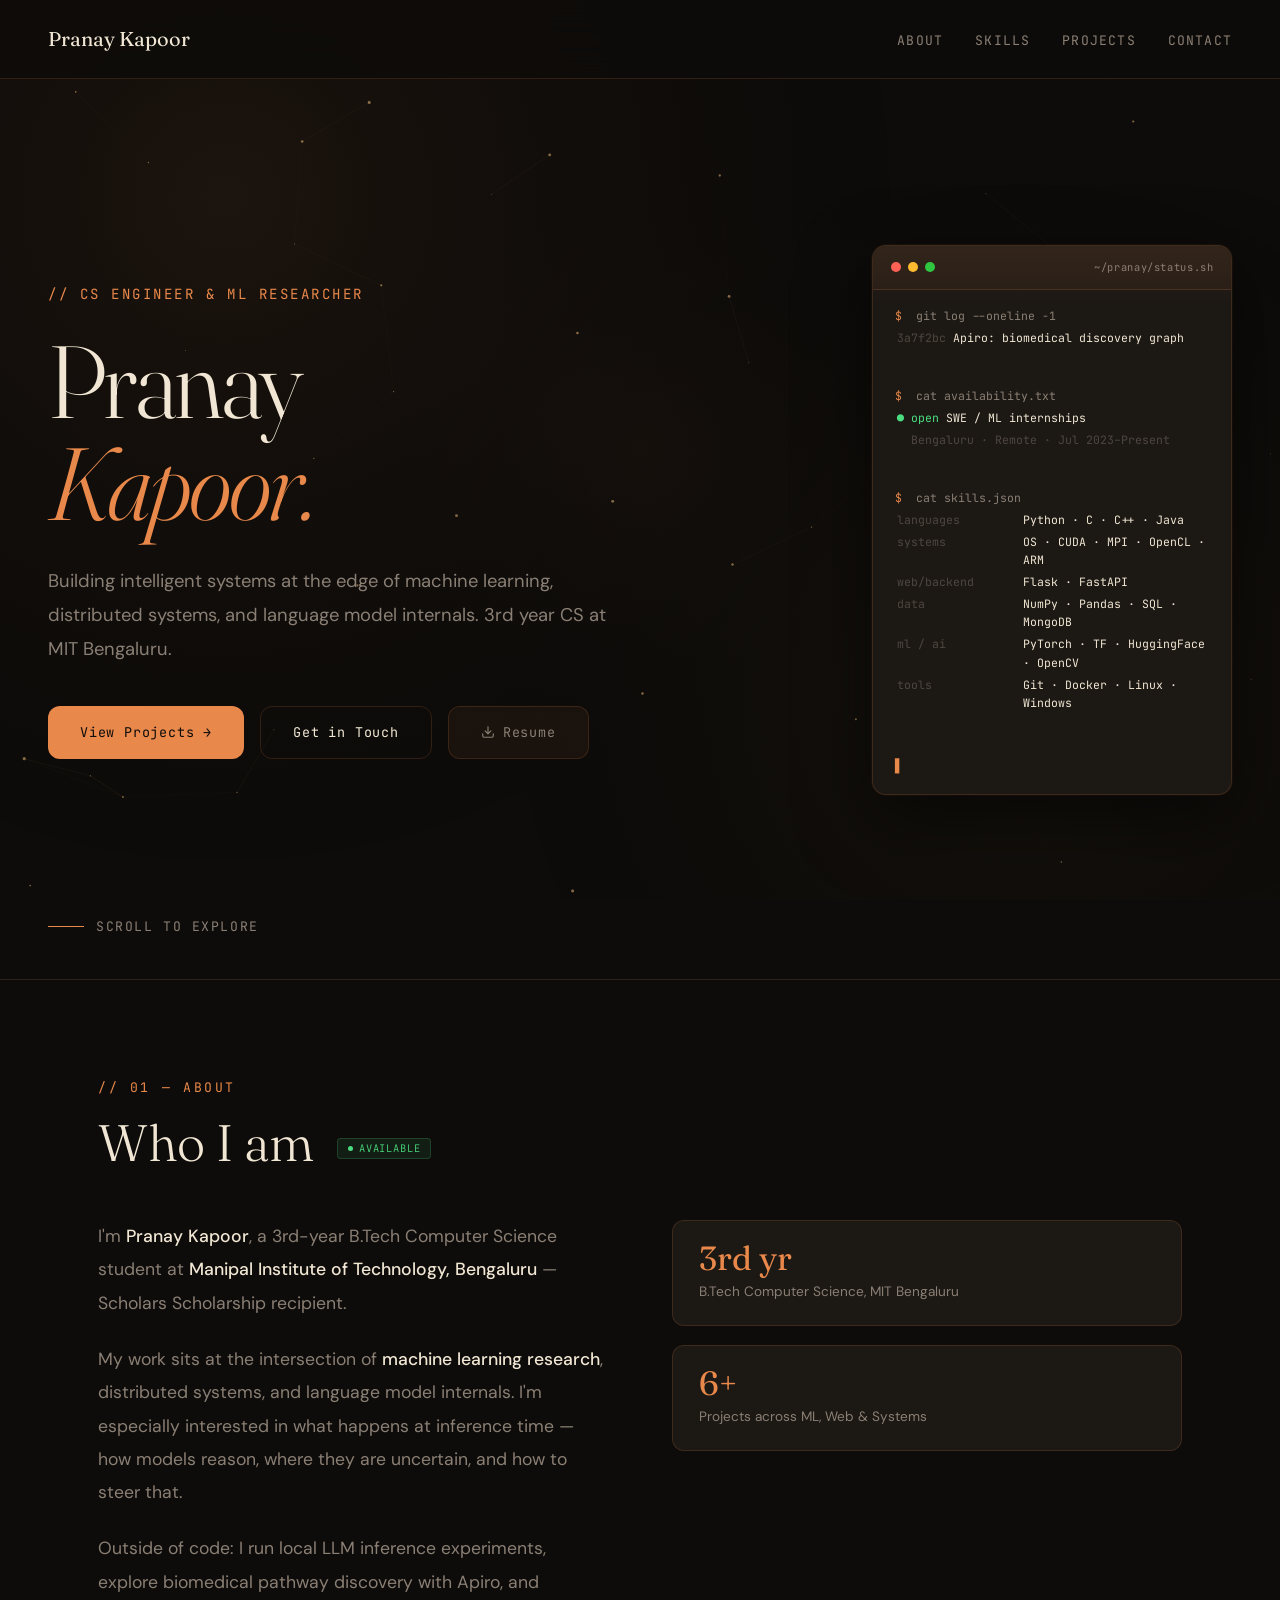
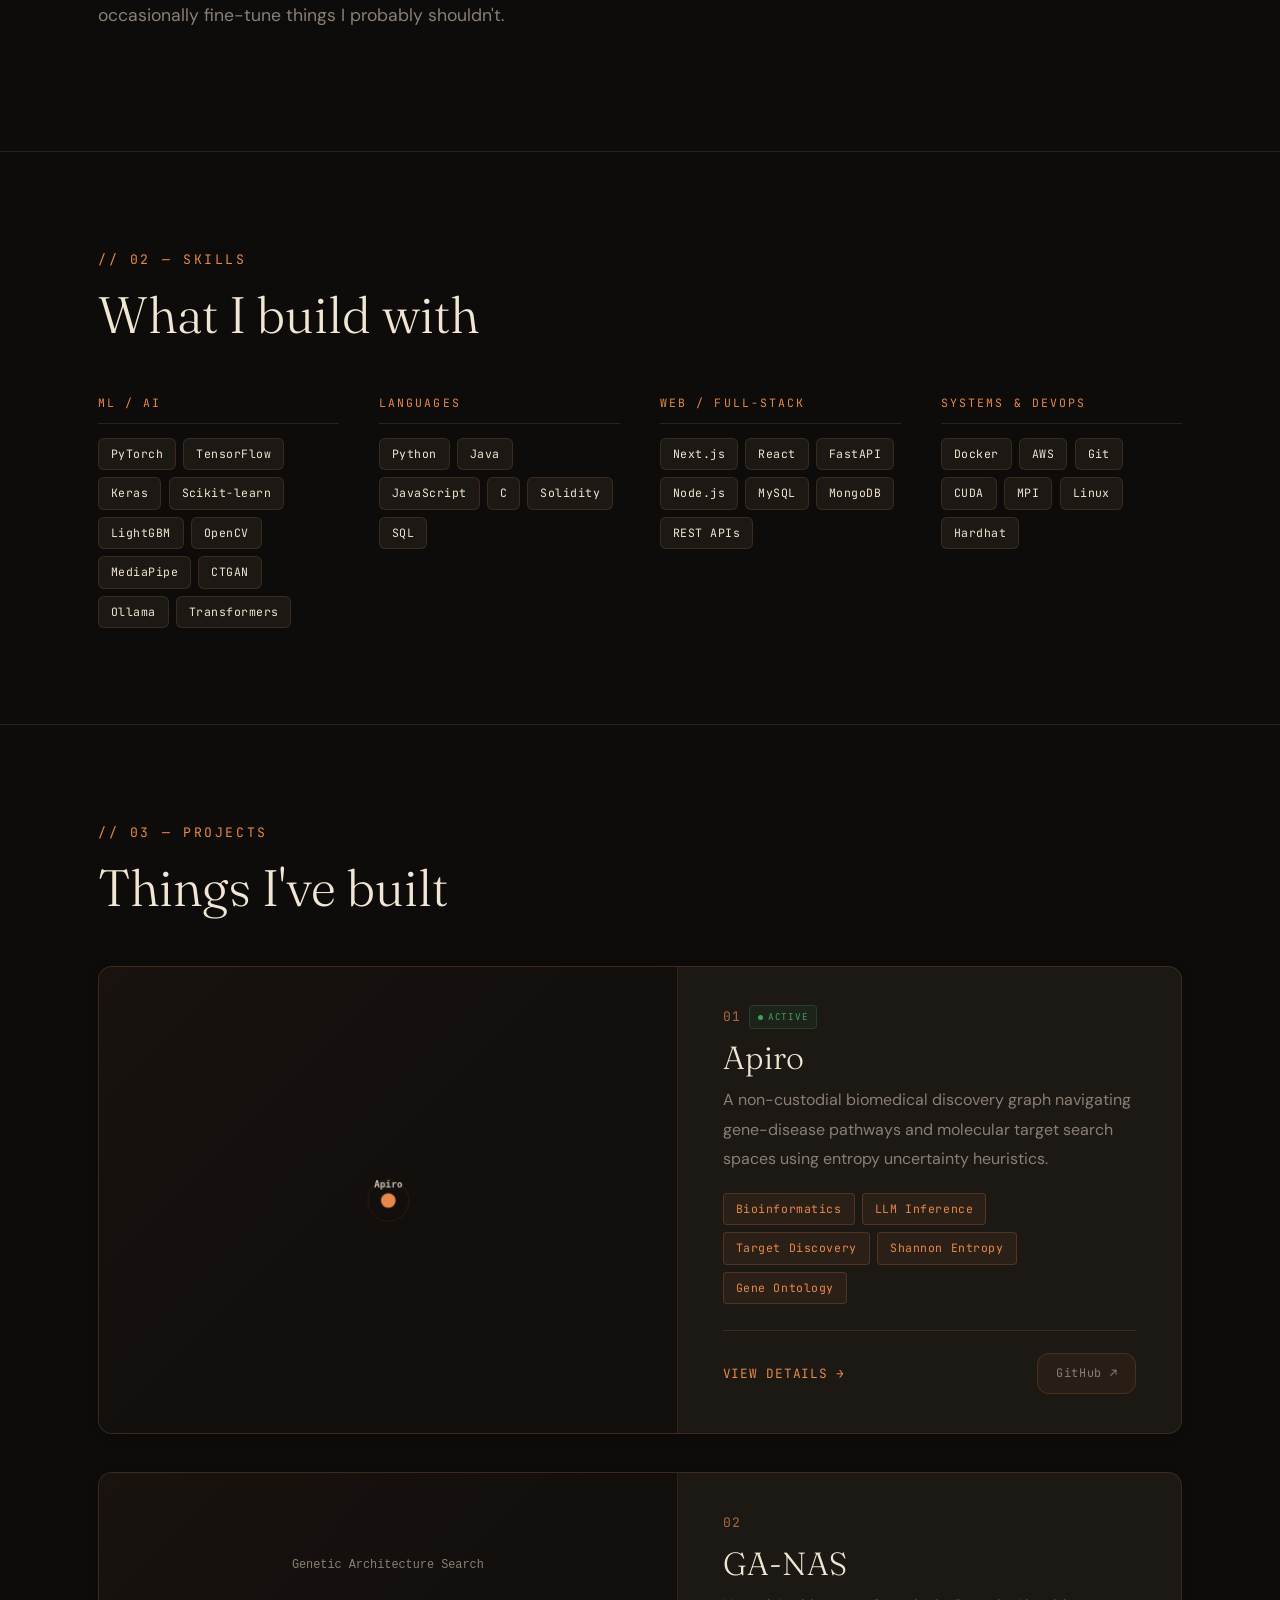
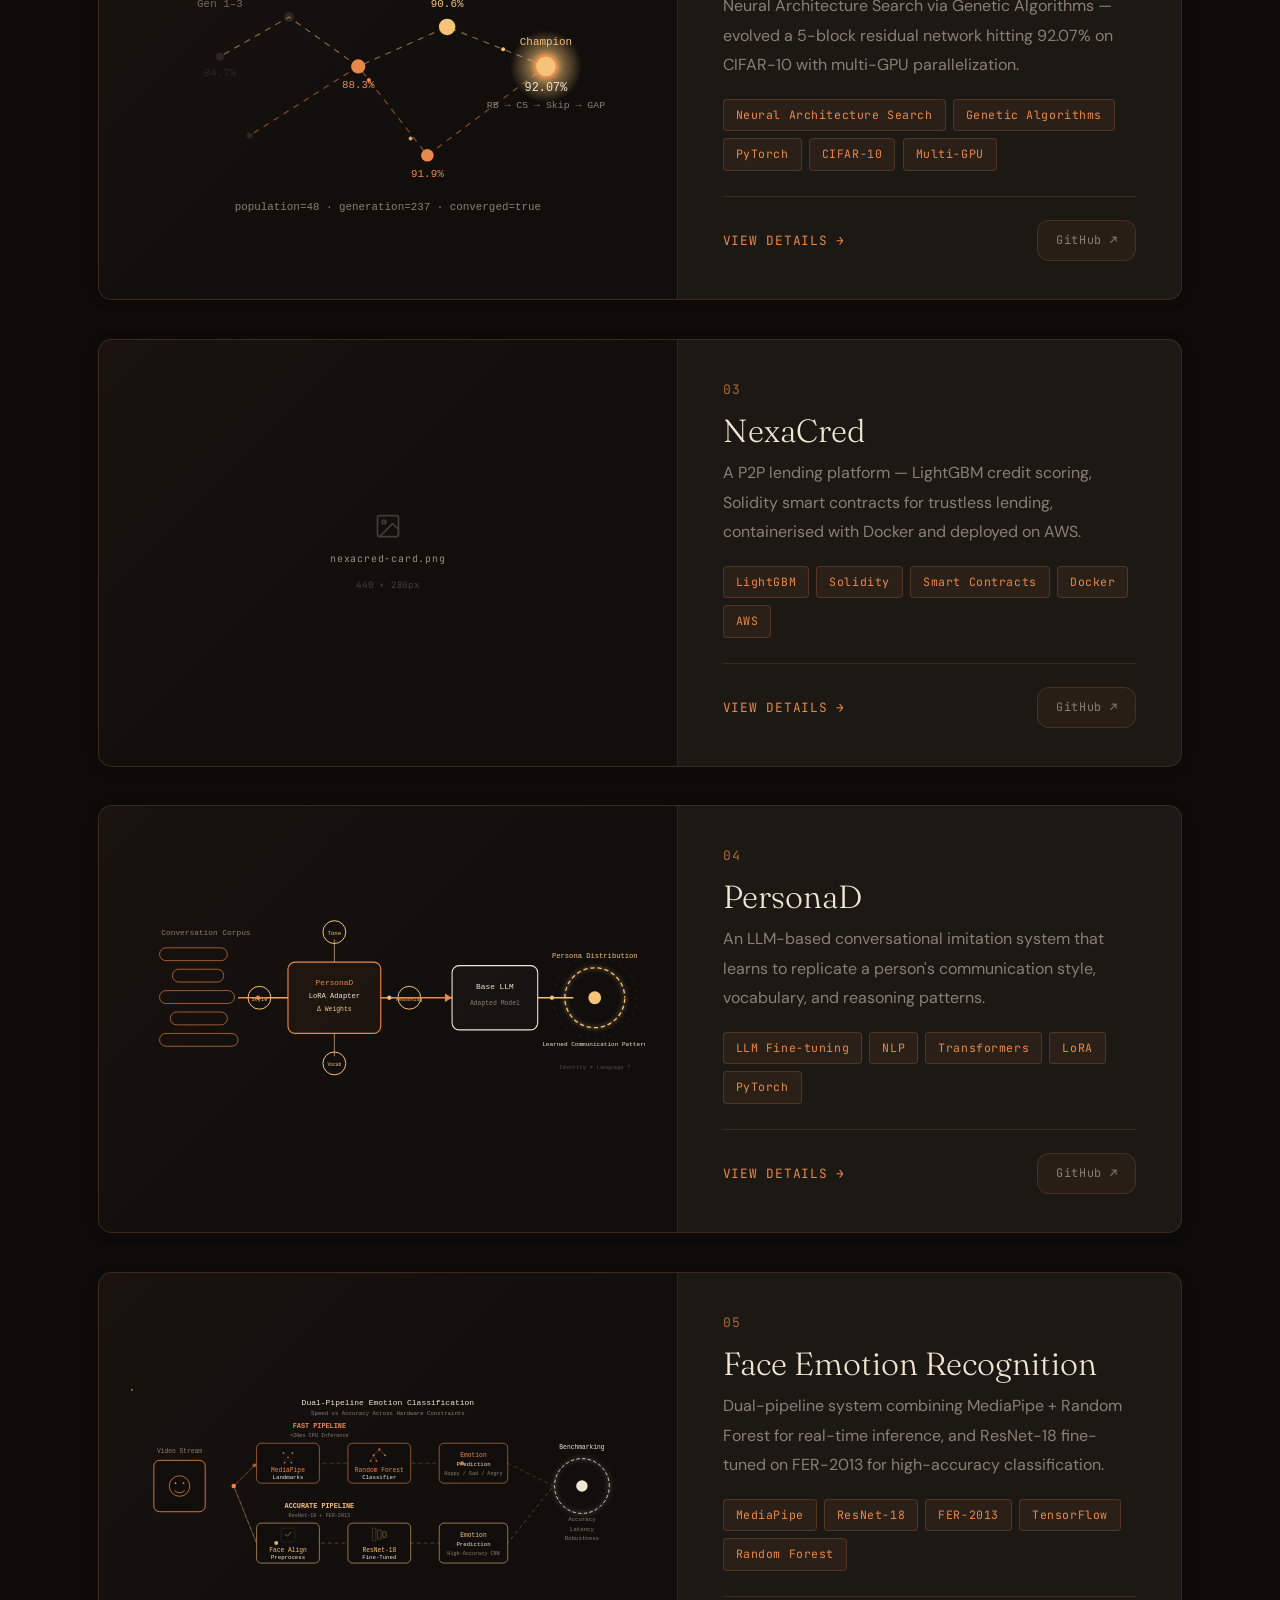
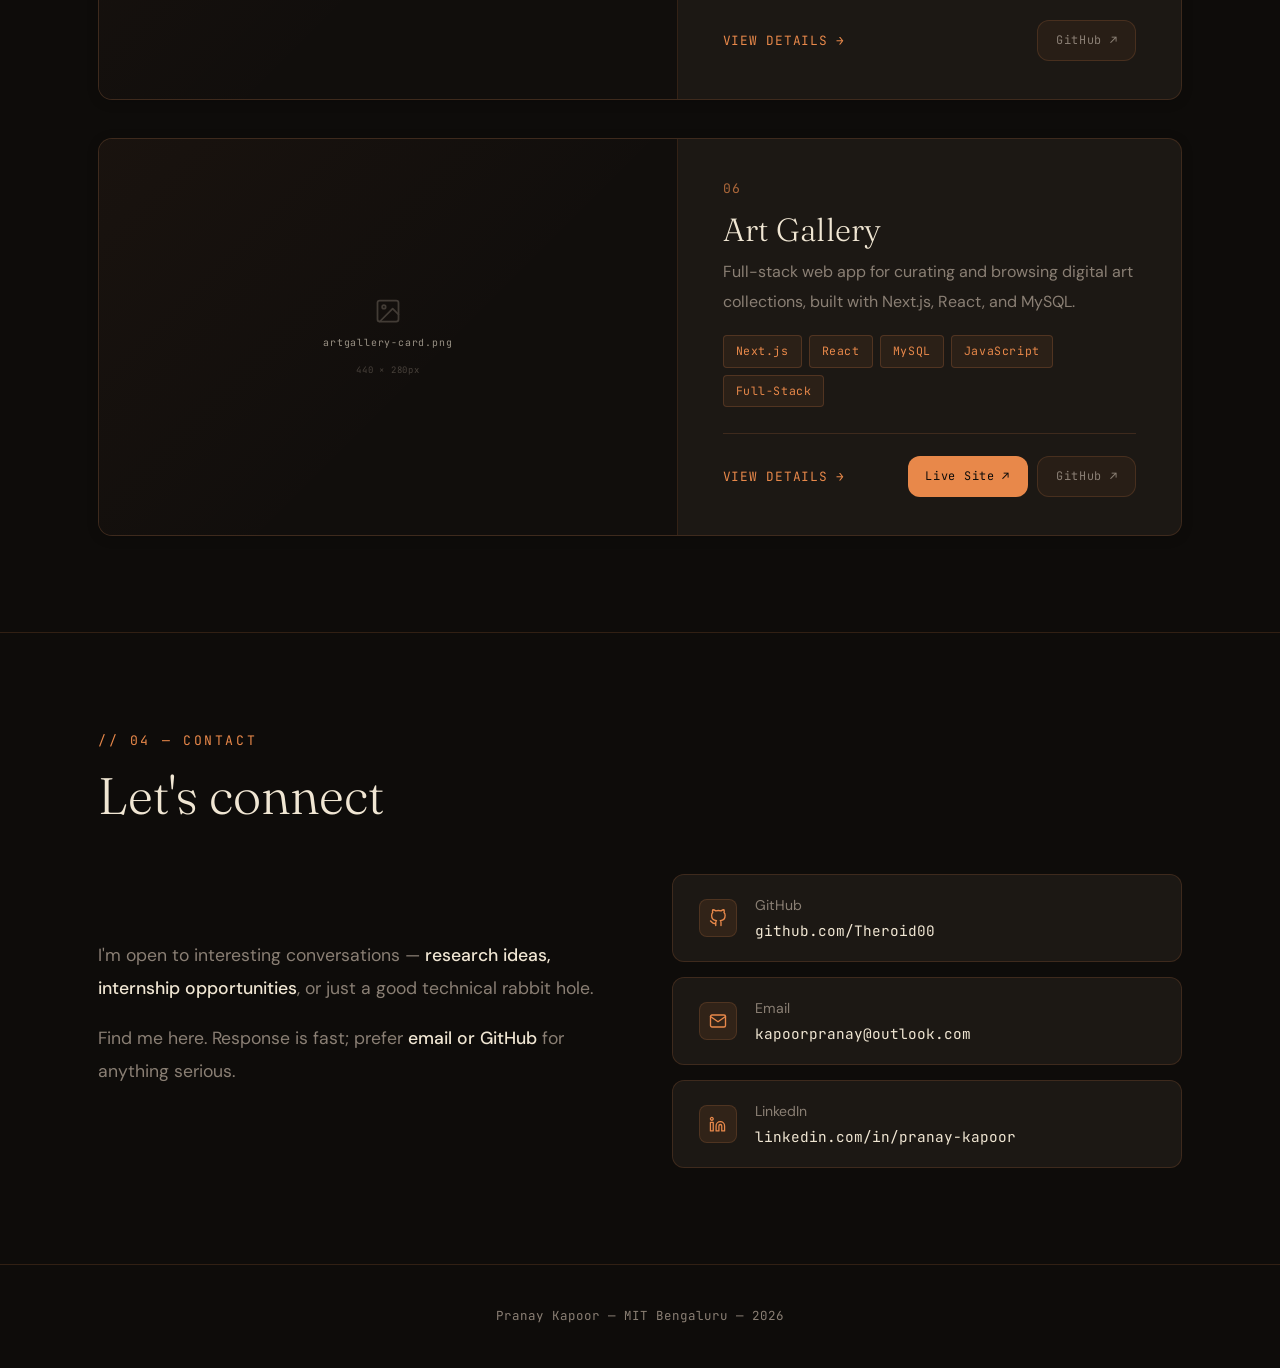
==== commit 9701acda: "Update project rankings, Arrodes details, and remove CGPA/Scholar stats block" ====
--- a/assets/claude_index.html
+++ b/assets/claude_index.html
@@ -572,7 +572,7 @@
     </h2>
     <div class="about-grid">
       <div class="about-text reveal-left">
-        <p>I'm <strong>Pranay Kapoor</strong>, a 3rd-year B.Tech Computer Science student at <strong>Manipal Institute of Technology, Bengaluru</strong> — Scholars Scholarship recipient with an 8.68 CGPA.</p>
+        <p>I'm <strong>Pranay Kapoor</strong>, a 3rd-year B.Tech Computer Science student at <strong>Manipal Institute of Technology, Bengaluru</strong> — Scholars Scholarship recipient.</p>
         <p>My work sits at the intersection of <strong>machine learning research</strong>, distributed systems, and language model internals. I'm especially interested in what happens at inference time — how models reason, where they are uncertain, and how to steer that.</p>
         <p>Outside of code: I run local LLM inference experiments, explore biomedical pathway discovery with Apiro, and occasionally fine-tune things I probably shouldn't.</p>
       </div>
@@ -640,7 +640,6 @@
      DATA
   ═══════════════════════════════════════════════════════════ */
   const STATS_DATA = [
-    { val: "8.68", desc: "CGPA — Scholars Scholarship recipient" },
     { val: "3rd yr", desc: "B.Tech Computer Science, MIT Bengaluru" },
     { val: "6+", desc: "Projects across ML, Web &amp; Systems" }
   ];
